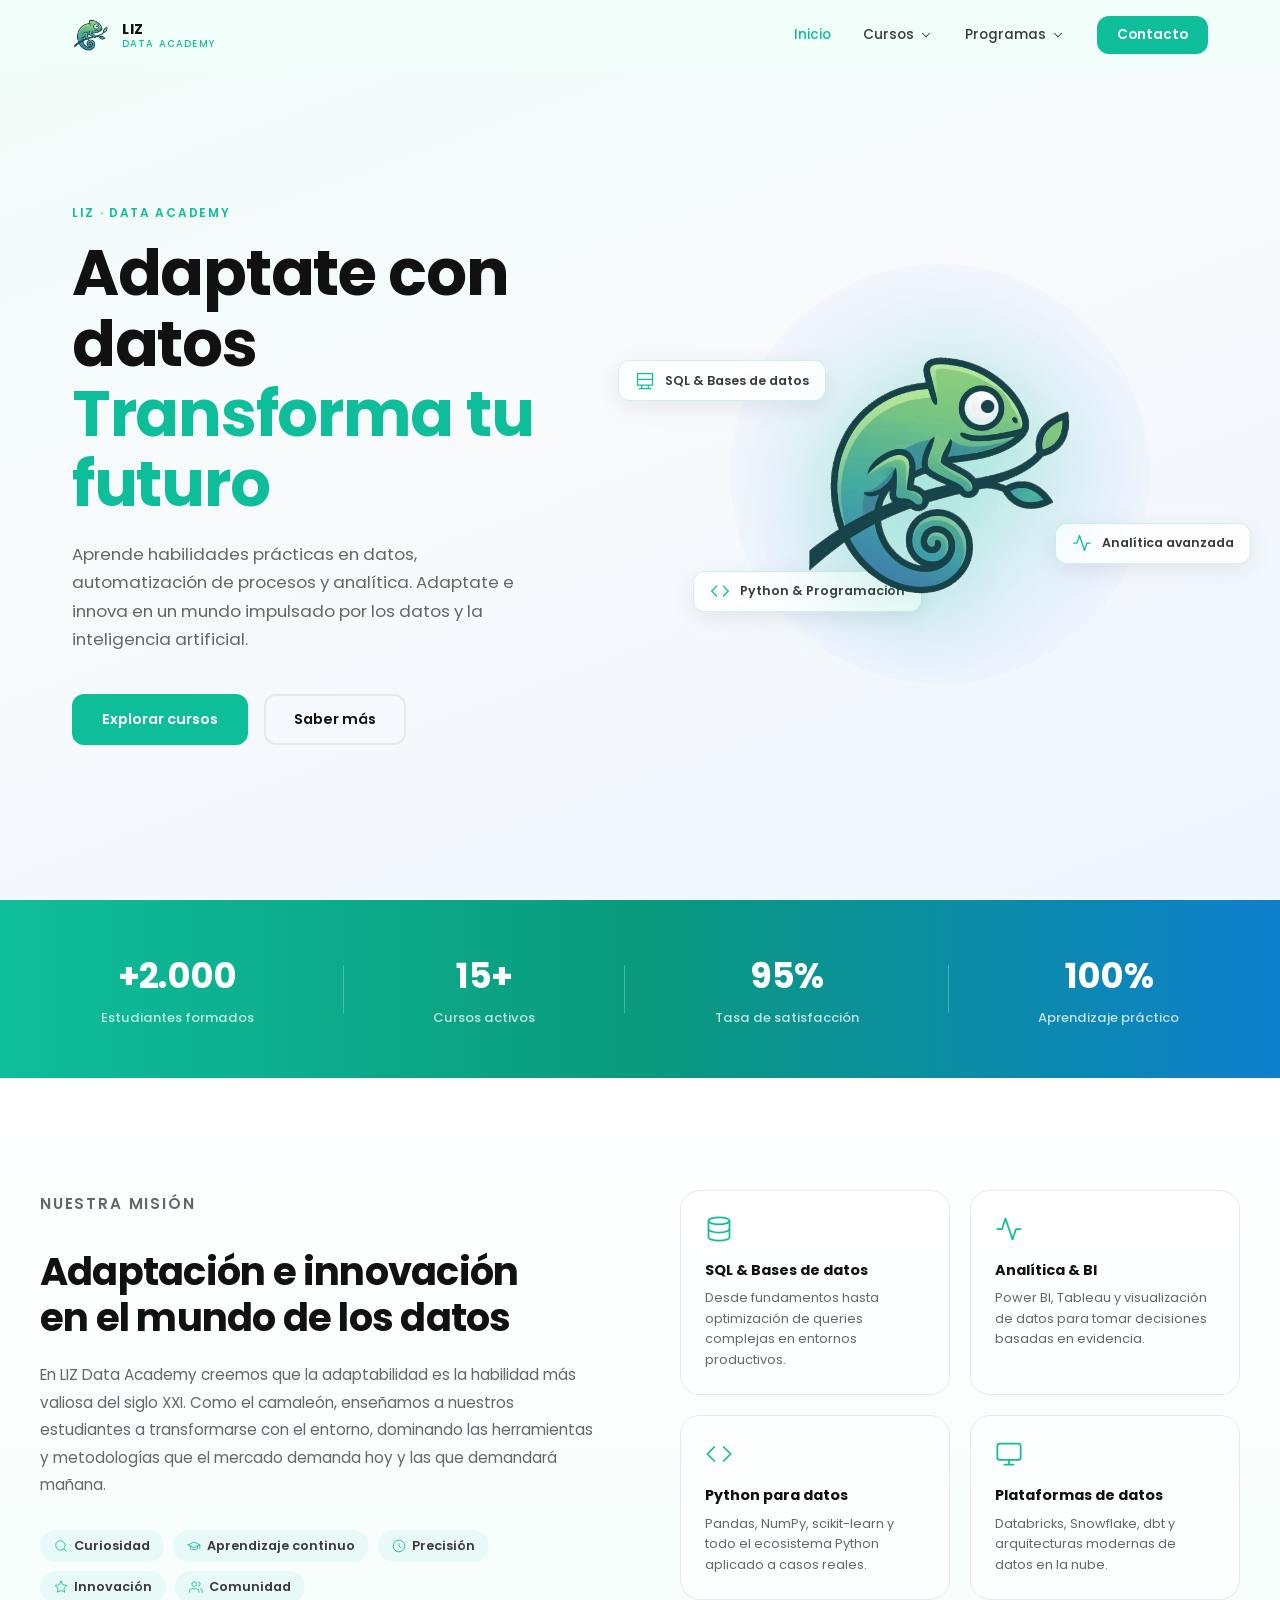
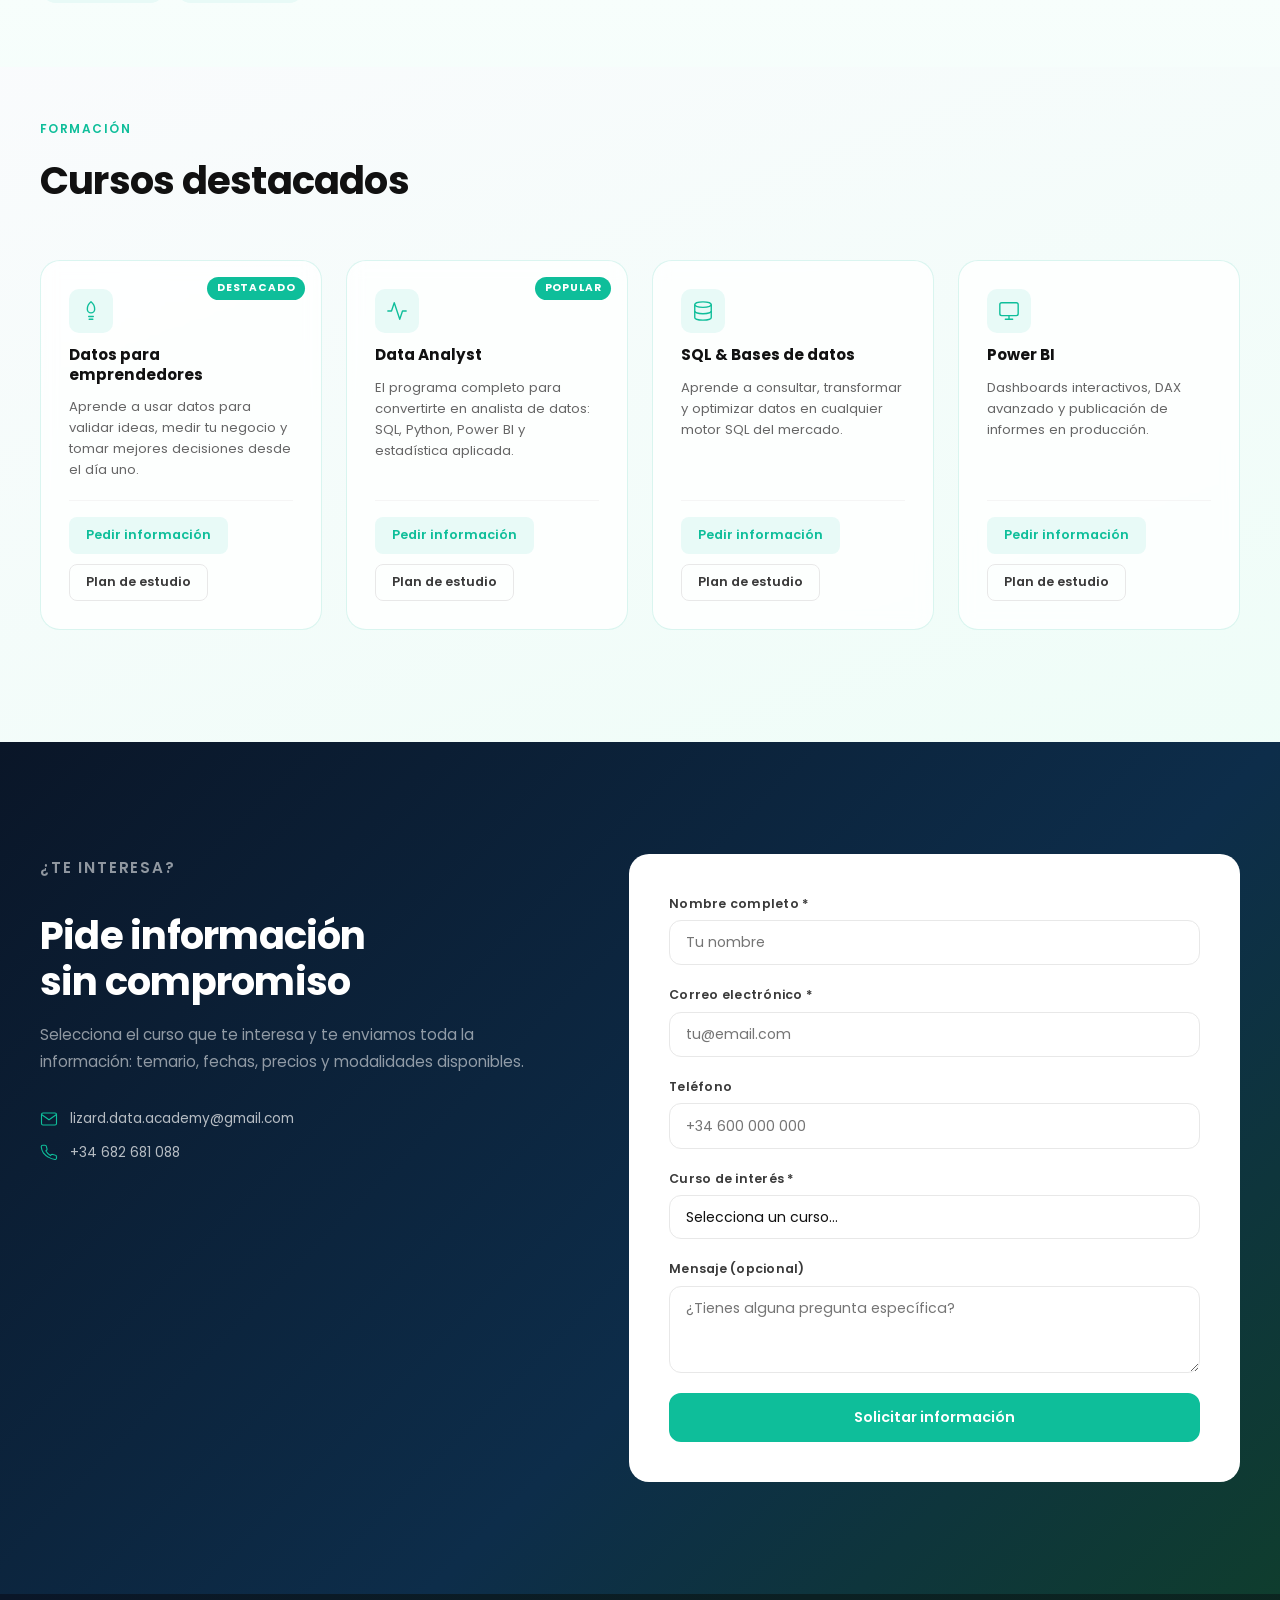
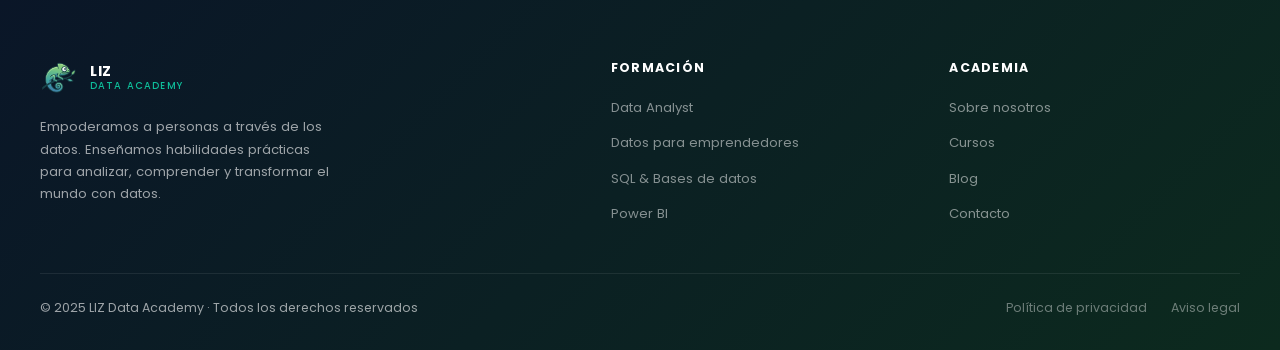
==== index.html @ f86c4e07 "get to previous situation" ====
<!DOCTYPE html>
<html lang="es">
<head>
  <meta charset="UTF-8" />
  <meta name="viewport" content="width=device-width, initial-scale=1.0" />
  <title>LIZ · Data Academy</title>
  <link rel="stylesheet" href="css/style.css" />
  <link rel="preconnect" href="https://fonts.googleapis.com" />
  <link rel="preconnect" href="https://fonts.gstatic.com" crossorigin />
  <link href="https://fonts.googleapis.com/css2?family=Poppins:wght@300;400;500;600;700&display=swap" rel="stylesheet" />
</head>
<body>

  <!-- NAV -->
  <header class="nav" id="navbar">
    <div class="nav__inner">
      <a href="#" class="nav__logo">
        <img class="nav__logo-icon" src="assets/chameleon-logo.png" alt="Chameleon mascot" />
        <span class="nav__brand">LIZ<span>Data Academy</span></span>
      </a>
      <nav class="nav__links">
        <a href="#inicio">Inicio</a>

        <div class="nav__dropdown" data-dropdown>
          <button type="button" class="nav__dropdown-toggle" data-dropdown-toggle>
            Cursos
            <svg viewBox="0 0 24 24" fill="none" class="nav__dropdown-arrow"><polyline points="6 9 12 15 18 9" stroke="currentColor" stroke-width="1.8" stroke-linecap="round" stroke-linejoin="round"/></svg>
          </button>
          <div class="nav__dropdown-menu">
            <a href="#curso-sql">SQL & Bases de datos</a>
            <a href="#curso-powerbi">Power BI</a>
          </div>
        </div>

        <div class="nav__dropdown" data-dropdown>
          <button type="button" class="nav__dropdown-toggle" data-dropdown-toggle>
            Programas
            <svg viewBox="0 0 24 24" fill="none" class="nav__dropdown-arrow"><polyline points="6 9 12 15 18 9" stroke="currentColor" stroke-width="1.8" stroke-linecap="round" stroke-linejoin="round"/></svg>
          </button>
          <div class="nav__dropdown-menu">
            <!-- TODO: sustituye el href="#" por el enlace real de cada programa -->
            <a href="#" target="_blank" rel="noopener">Datos para emprendedores</a>
            <a href="#" target="_blank" rel="noopener">Data Analyst</a>
          </div>
        </div>

        <a href="#contacto" class="nav__cta">Contacto</a>
      </nav>
      <button class="nav__burger" id="burger" aria-label="Menú">
        <span></span><span></span><span></span>
      </button>
    </div>
    <div class="nav__mobile" id="mobileMenu">
      <a href="#inicio">Inicio</a>

      <div class="nav__dropdown nav__dropdown--mobile" data-dropdown>
        <button type="button" class="nav__dropdown-toggle" data-dropdown-toggle>
          Cursos
          <svg viewBox="0 0 24 24" fill="none" class="nav__dropdown-arrow"><polyline points="6 9 12 15 18 9" stroke="currentColor" stroke-width="1.8" stroke-linecap="round" stroke-linejoin="round"/></svg>
        </button>
        <div class="nav__dropdown-menu">
          <a href="#curso-sql">SQL & Bases de datos</a>
          <a href="#curso-powerbi">Power BI</a>
        </div>
      </div>

      <div class="nav__dropdown nav__dropdown--mobile" data-dropdown>
        <button type="button" class="nav__dropdown-toggle" data-dropdown-toggle>
          Programas
          <svg viewBox="0 0 24 24" fill="none" class="nav__dropdown-arrow"><polyline points="6 9 12 15 18 9" stroke="currentColor" stroke-width="1.8" stroke-linecap="round" stroke-linejoin="round"/></svg>
        </button>
        <div class="nav__dropdown-menu">
          <a href="#" target="_blank" rel="noopener">Datos para emprendedores</a>
          <a href="#" target="_blank" rel="noopener">Data Analyst</a>
        </div>
      </div>

      <a href="#contacto">Contacto</a>
    </div>
  </header>

  <!-- HERO -->
  <section class="hero" id="inicio">
    <div class="hero__content">
      <p class="hero__tag">LIZ · Data Academy</p>
      <h1 class="hero__title">Adaptate con datos<br/><span>Transforma tu futuro</span></h1>
      <p class="hero__sub">Aprende habilidades prácticas en datos, automatización de procesos y analítica. Adaptate e innova en un mundo impulsado por los datos y la inteligencia artificial.</p>
      <div class="hero__actions">
        <a href="#contacto" class="btn btn--primary">Explorar cursos</a>
        <a href="#sobre" class="btn btn--ghost">Saber más</a>
      </div>
    </div>
    <div class="hero__visual">
      <div class="hero__blob"></div>
      <div class="hero__card hero__card--1">
        <svg viewBox="0 0 24 24" fill="none"><path d="M3 3h18v14H3zM3 10h18M8 17v4M16 17v4M5 21h14" stroke="#0EBE9A" stroke-width="1.5" stroke-linecap="round"/></svg>
        <span>SQL & Bases de datos</span>
      </div>
      <div class="hero__card hero__card--2">
        <svg viewBox="0 0 24 24" fill="none"><polyline points="22 12 18 12 15 21 9 3 6 12 2 12" stroke="#0EBE9A" stroke-width="1.5" stroke-linecap="round" stroke-linejoin="round"/></svg>
        <span>Analítica avanzada</span>
      </div>
      <div class="hero__card hero__card--3">
        <svg viewBox="0 0 24 24" fill="none"><polyline points="16 18 22 12 16 6" stroke="#0EBE9A" stroke-width="1.5" stroke-linecap="round" stroke-linejoin="round"/><polyline points="8 6 2 12 8 18" stroke="#0EBE9A" stroke-width="1.5" stroke-linecap="round" stroke-linejoin="round"/></svg>
        <span>Python & Programación</span>
      </div>
      <div class="hero__mascot">
        <img src="assets/chameleon-logo.png" alt="Chameleon mascot" />
      </div>
    </div>
  </section>

  <!-- STATS -->
  <section class="stats">
    <div class="stats__inner">
      <div class="stats__item">
        <strong>+2.000</strong>
        <span>Estudiantes formados</span>
      </div>
      <div class="stats__divider"></div>
      <div class="stats__item">
        <strong>15+</strong>
        <span>Cursos activos</span>
      </div>
      <div class="stats__divider"></div>
      <div class="stats__item">
        <strong>95%</strong>
        <span>Tasa de satisfacción</span>
      </div>
      <div class="stats__divider"></div>
      <div class="stats__item">
        <strong>100%</strong>
        <span>Aprendizaje práctico</span>
      </div>
    </div>
  </section>

  <!-- SOBRE -->
  <section class="sobre" id="sobre">
    <div class="sobre__inner">
      <div class="sobre__text">
        <p class="section-tag">Nuestra misión</p>
        <h2>Adaptación e innovación<br/>en el mundo de los datos</h2>
        <p>En LIZ Data Academy creemos que la adaptabilidad es la habilidad más valiosa del siglo XXI. Como el camaleón, enseñamos a nuestros estudiantes a transformarse con el entorno, dominando las herramientas y metodologías que el mercado demanda hoy y las que demandará mañana.</p>
        <ul class="sobre__values">
          <li>
            <svg viewBox="0 0 24 24" fill="none"><circle cx="11" cy="11" r="8" stroke="#0EBE9A" stroke-width="1.5"/><path d="m21 21-4.35-4.35" stroke="#0EBE9A" stroke-width="1.5" stroke-linecap="round"/></svg>
            Curiosidad
          </li>
          <li>
            <svg viewBox="0 0 24 24" fill="none"><path d="M22 10v6M2 10l10-5 10 5-10 5-10-5z" stroke="#0EBE9A" stroke-width="1.5" stroke-linecap="round" stroke-linejoin="round"/><path d="M6 12v5c3.33 1.67 8.67 1.67 12 0v-5" stroke="#0EBE9A" stroke-width="1.5" stroke-linecap="round" stroke-linejoin="round"/></svg>
            Aprendizaje continuo
          </li>
          <li>
            <svg viewBox="0 0 24 24" fill="none"><circle cx="12" cy="12" r="10" stroke="#0EBE9A" stroke-width="1.5"/><path d="M12 8v4l3 3" stroke="#0EBE9A" stroke-width="1.5" stroke-linecap="round"/></svg>
            Precisión
          </li>
          <li>
            <svg viewBox="0 0 24 24" fill="none"><path d="M12 2l3.09 6.26L22 9.27l-5 4.87 1.18 6.88L12 17.77l-6.18 3.25L7 14.14 2 9.27l6.91-1.01L12 2z" stroke="#0EBE9A" stroke-width="1.5" stroke-linecap="round" stroke-linejoin="round"/></svg>
            Innovación
          </li>
          <li>
            <svg viewBox="0 0 24 24" fill="none"><path d="M17 21v-2a4 4 0 0 0-4-4H5a4 4 0 0 0-4 4v2" stroke="#0EBE9A" stroke-width="1.5" stroke-linecap="round" stroke-linejoin="round"/><circle cx="9" cy="7" r="4" stroke="#0EBE9A" stroke-width="1.5"/><path d="M23 21v-2a4 4 0 0 0-3-3.87M16 3.13a4 4 0 0 1 0 7.75" stroke="#0EBE9A" stroke-width="1.5" stroke-linecap="round" stroke-linejoin="round"/></svg>
            Comunidad
          </li>
        </ul>
      </div>
      <div class="sobre__grid">
        <div class="sobre__feature">
          <svg viewBox="0 0 24 24" fill="none"><ellipse cx="12" cy="5" rx="9" ry="3" stroke="#0EBE9A" stroke-width="1.5"/><path d="M21 12c0 1.66-4.03 3-9 3S3 13.66 3 12" stroke="#0EBE9A" stroke-width="1.5"/><path d="M3 5v14c0 1.66 4.03 3 9 3s9-1.34 9-3V5" stroke="#0EBE9A" stroke-width="1.5"/></svg>
          <h3>SQL & Bases de datos</h3>
          <p>Desde fundamentos hasta optimización de queries complejas en entornos productivos.</p>
        </div>
        <div class="sobre__feature">
          <svg viewBox="0 0 24 24" fill="none"><polyline points="22 12 18 12 15 21 9 3 6 12 2 12" stroke="#0EBE9A" stroke-width="1.5" stroke-linecap="round" stroke-linejoin="round"/></svg>
          <h3>Analítica & BI</h3>
          <p>Power BI, Tableau y visualización de datos para tomar decisiones basadas en evidencia.</p>
        </div>
        <div class="sobre__feature">
          <svg viewBox="0 0 24 24" fill="none"><polyline points="16 18 22 12 16 6" stroke="#0EBE9A" stroke-width="1.5" stroke-linecap="round" stroke-linejoin="round"/><polyline points="8 6 2 12 8 18" stroke="#0EBE9A" stroke-width="1.5" stroke-linecap="round" stroke-linejoin="round"/></svg>
          <h3>Python para datos</h3>
          <p>Pandas, NumPy, scikit-learn y todo el ecosistema Python aplicado a casos reales.</p>
        </div>
        <div class="sobre__feature">
          <svg viewBox="0 0 24 24" fill="none"><rect x="2" y="3" width="20" height="14" rx="2" stroke="#0EBE9A" stroke-width="1.5"/><path d="M8 21h8M12 17v4" stroke="#0EBE9A" stroke-width="1.5" stroke-linecap="round"/></svg>
          <h3>Plataformas de datos</h3>
          <p>Databricks, Snowflake, dbt y arquitecturas modernas de datos en la nube.</p>
        </div>
      </div>
    </div>
  </section>

  <!-- CURSOS DESTACADOS -->
  <section class="cursos" id="cursos">
    <div class="cursos__inner">
      <p class="section-tag">Formación</p>
      <h2>Cursos destacados</h2>
      <div class="cursos__grid">

        <div class="curso-card" id="curso-emprendedores">
          <div class="curso-card__badge">Destacado</div>
          <div class="curso-card__icon">
            <svg viewBox="0 0 24 24" fill="none"><path d="M12 2c2.5 2 4 5 4 8a4 4 0 0 1-8 0c0-3 1.5-6 4-8z" stroke="#0EBE9A" stroke-width="1.5" stroke-linecap="round" stroke-linejoin="round"/><path d="M9.5 18h5M10 21h4" stroke="#0EBE9A" stroke-width="1.5" stroke-linecap="round"/></svg>
          </div>
          <h3>Datos para emprendedores</h3>
          <p>Aprende a usar datos para validar ideas, medir tu negocio y tomar mejores decisiones desde el día uno.</p>
          <div class="curso-card__actions">
            <a href="#contacto" class="btn btn--small">Pedir información</a>
            <a href="#" class="btn btn--small-outline" target="_blank" rel="noopener">Plan de estudio</a>
          </div>
        </div>

        <div class="curso-card" id="curso-data-analyst">
          <div class="curso-card__badge">Popular</div>
          <div class="curso-card__icon">
            <svg viewBox="0 0 24 24" fill="none"><polyline points="22 12 18 12 15 21 9 3 6 12 2 12" stroke="#0EBE9A" stroke-width="1.5" stroke-linecap="round" stroke-linejoin="round"/></svg>
          </div>
          <h3>Data Analyst</h3>
          <p>El programa completo para convertirte en analista de datos: SQL, Python, Power BI y estadística aplicada.</p>
          <div class="curso-card__actions">
            <a href="#contacto" class="btn btn--small">Pedir información</a>
            <a href="#" class="btn btn--small-outline" target="_blank" rel="noopener">Plan de estudio</a>
          </div>
        </div>

        <div class="curso-card" id="curso-sql">
          <div class="curso-card__icon">
            <svg viewBox="0 0 24 24" fill="none"><ellipse cx="12" cy="5" rx="9" ry="3" stroke="#0EBE9A" stroke-width="1.5"/><path d="M21 12c0 1.66-4.03 3-9 3S3 13.66 3 12" stroke="#0EBE9A" stroke-width="1.5"/><path d="M3 5v14c0 1.66 4.03 3 9 3s9-1.34 9-3V5" stroke="#0EBE9A" stroke-width="1.5"/></svg>
          </div>
          <h3>SQL & Bases de datos</h3>
          <p>Aprende a consultar, transformar y optimizar datos en cualquier motor SQL del mercado.</p>
          <div class="curso-card__actions">
            <a href="#contacto" class="btn btn--small">Pedir información</a>
            <a href="#" class="btn btn--small-outline" target="_blank" rel="noopener">Plan de estudio</a>
          </div>
        </div>

        <div class="curso-card" id="curso-powerbi">
          <div class="curso-card__icon">
            <svg viewBox="0 0 24 24" fill="none"><rect x="2" y="3" width="20" height="14" rx="2" stroke="#0EBE9A" stroke-width="1.5"/><path d="M8 21h8M12 17v4" stroke="#0EBE9A" stroke-width="1.5" stroke-linecap="round"/></svg>
          </div>
          <h3>Power BI</h3>
          <p>Dashboards interactivos, DAX avanzado y publicación de informes en producción.</p>
          <div class="curso-card__actions">
            <a href="#contacto" class="btn btn--small">Pedir información</a>
            <a href="#" class="btn btn--small-outline" target="_blank" rel="noopener">Plan de estudio</a>
          </div>
        </div>

      </div>
    </div>
  </section>

  <!-- CONTACTO / PEDIR INFO -->
  <section class="contacto" id="contacto">
    <div class="contacto__inner">
      <div class="contacto__text">
        <p class="section-tag section-tag--light">¿Te interesa?</p>
        <h2>Pide información<br/>sin compromiso</h2>
        <p>Selecciona el curso que te interesa y te enviamos toda la información: temario, fechas, precios y modalidades disponibles.</p>
        <div class="contacto__info">
          <div class="contacto__info-item">
            <svg viewBox="0 0 24 24" fill="none"><path d="M4 4h16c1.1 0 2 .9 2 2v12c0 1.1-.9 2-2 2H4c-1.1 0-2-.9-2-2V6c0-1.1.9-2 2-2z" stroke="#0EBE9A" stroke-width="1.5"/><polyline points="22,6 12,13 2,6" stroke="#0EBE9A" stroke-width="1.5"/></svg>
            <span>lizard.data.academy@gmail.com</span>
          </div>
          <div class="contacto__info-item">
            <svg viewBox="0 0 24 24" fill="none"><path d="M22 16.92v3a2 2 0 0 1-2.18 2 19.79 19.79 0 0 1-8.63-3.07A19.5 19.5 0 0 1 4.69 13.6a19.79 19.79 0 0 1-3.07-8.67A2 2 0 0 1 3.6 3h3a2 2 0 0 1 2 1.72c.127.96.361 1.903.7 2.81a2 2 0 0 1-.45 2.11L7.91 10.6a16 16 0 0 0 6 6l.91-.91a2 2 0 0 1 2.11-.45c.907.339 1.85.573 2.81.7A2 2 0 0 1 21.72 18z" stroke="#0EBE9A" stroke-width="1.5"/></svg>
            <span>+34 682 681 088</span>
          </div>
        </div>
      </div>
      <form class="contacto__form" id="infoForm" novalidate>
        <div class="form-group">
          <label for="nombre">Nombre completo *</label>
          <input type="text" id="nombre" name="nombre" placeholder="Tu nombre" required />
        </div>
        <div class="form-group">
          <label for="email">Correo electrónico *</label>
          <input type="email" id="email" name="email" placeholder="tu@email.com" required />
        </div>
        <div class="form-group">
          <label for="telefono">Teléfono</label>
          <input type="tel" id="telefono" name="telefono" placeholder="+34 600 000 000" />
        </div>
        <div class="form-group">
          <label for="curso">Curso de interés *</label>
          <select id="curso" name="curso" required>
            <option value="" disabled selected>Selecciona un curso...</option>
            <optgroup label="Programas">
              <option value="datos-emprendedores">Datos para emprendedores</option>
              <option value="data-analyst">Data Analyst</option>
            </optgroup>
            <optgroup label="Cursos">
              <option value="sql-bases-de-datos">SQL & Bases de datos</option>
              <option value="powerbi">Power BI</option>
            </optgroup>
          </select>
        </div>
        <div class="form-group">
          <label for="mensaje">Mensaje (opcional)</label>
          <textarea id="mensaje" name="mensaje" rows="3" placeholder="¿Tienes alguna pregunta específica?"></textarea>
        </div>
        <button type="submit" class="btn btn--primary btn--full" id="submitBtn">
          Solicitar información
        </button>
        <div class="form__success" id="formSuccess">
          <svg viewBox="0 0 24 24" fill="none"><path d="M22 11.08V12a10 10 0 1 1-5.93-9.14" stroke="#0EBE9A" stroke-width="1.5" stroke-linecap="round" stroke-linejoin="round"/><polyline points="22 4 12 14.01 9 11.01" stroke="#0EBE9A" stroke-width="1.5" stroke-linecap="round" stroke-linejoin="round"/></svg>
          <p>¡Gracias! Nos pondremos en contacto contigo pronto.</p>
        </div>
      </form>
    </div>
  </section>

  <!-- FOOTER -->
  <footer class="footer">
    <div class="footer__inner">
      <div class="footer__brand">
        <a href="#" class="nav__logo">
          <img class="nav__logo-icon" src="assets/chameleon-logo.png" alt="Chameleon mascot" />
          <span class="nav__brand nav__brand--light">LIZ<span>Data Academy</span></span>
        </a>
        <p>Empoderamos a personas a través de los datos. Enseñamos habilidades prácticas para analizar, comprender y transformar el mundo con datos.</p>
      </div>
      <div class="footer__links">
        <div>
          <h4>Formación</h4>
          <ul>
            <li><a href="#curso-data-analyst">Data Analyst</a></li>
            <li><a href="#curso-emprendedores">Datos para emprendedores</a></li>
            <li><a href="#curso-sql">SQL & Bases de datos</a></li>
            <li><a href="#curso-powerbi">Power BI</a></li>
          </ul>
        </div>
        <div>
          <h4>Academia</h4>
          <ul>
            <li><a href="#sobre">Sobre nosotros</a></li>
            <li><a href="#cursos">Cursos</a></li>
            <li><a href="#">Blog</a></li>
            <li><a href="#contacto">Contacto</a></li>
          </ul>
        </div>
      </div>
    </div>
    <div class="footer__bottom">
      <p>© 2025 LIZ Data Academy · Todos los derechos reservados</p>
      <div class="footer__legal">
        <a href="#">Política de privacidad</a>
        <a href="#">Aviso legal</a>
      </div>
    </div>
  </footer>

  <script src="js/main.js"></script>
</body>
</html>
---- css/style.css ----
/* ===========================
   LIZ DATA ACADEMY
   style.css
   =========================== */

/* --- TOKENS --- */
:root {
  --brand:      #0EBE9A;
  --brand-dark: #0A8F75;
  --brand-soft: #E8FAF7;
  --black:      #111111;
  --gray-900:   #1a1a1a;
  --gray-700:   #3a3a3a;
  --gray-500:   #666666;
  --gray-200:   #e8e8e8;
  --gray-100:   #f5f5f5;
  --white:      #ffffff;

  --font:       'Poppins', sans-serif;
  --radius:     12px;
  --radius-lg:  20px;
  --shadow-sm:  0 2px 8px rgba(0,0,0,.06);
  --shadow-md:  0 6px 24px rgba(0,0,0,.08);
  --shadow-lg:  0 16px 48px rgba(0,0,0,.10);
  --transition: .25s cubic-bezier(.4,0,.2,1);
}

/* --- RESET --- */
*, *::before, *::after { box-sizing: border-box; margin: 0; padding: 0; }
html { scroll-behavior: smooth; }
body {
  font-family: var(--font);
  color: var(--black);
  background: linear-gradient(160deg, #f0fdf9 0%, #f8fafc 45%, #eff6ff 100%);
  background-attachment: fixed;
  line-height: 1.6;
  overflow-x: hidden;
}
a { color: inherit; text-decoration: none; }
img, svg { display: block; }
ul { list-style: none; }
button { cursor: pointer; border: none; background: none; font-family: inherit; }
input, select, textarea {
  font-family: inherit;
  font-size: 1rem;
  outline: none;
  border: none;
}

/* --- UTILS --- */
.section-tag {
  display: inline-block;
  font-size: .75rem;
  font-weight: 600;
  letter-spacing: .12em;
  text-transform: uppercase;
  color: var(--brand);
  margin-bottom: .75rem;
}
.section-tag--light { color: var(--brand); }

/* --- BUTTONS --- */
.btn {
  display: inline-flex;
  align-items: center;
  justify-content: center;
  gap: .5rem;
  padding: .75rem 1.75rem;
  border-radius: var(--radius);
  font-size: .9rem;
  font-weight: 600;
  transition: var(--transition);
  cursor: pointer;
  white-space: nowrap;
}
.btn--primary {
  background: var(--brand);
  color: var(--white);
  border: 2px solid var(--brand);
}
.btn--primary:hover {
  background: var(--brand-dark);
  border-color: var(--brand-dark);
  transform: translateY(-1px);
  box-shadow: 0 8px 24px rgba(14,190,154,.3);
}
.btn--ghost {
  background: transparent;
  color: var(--black);
  border: 2px solid var(--gray-200);
}
.btn--ghost:hover {
  border-color: var(--brand);
  color: var(--brand);
}
.btn--small {
  padding: .45rem 1rem;
  font-size: .8rem;
  border-radius: 8px;
  background: var(--brand-soft);
  color: var(--brand);
  border: 1.5px solid transparent;
}
.btn--small:hover {
  background: var(--brand);
  color: var(--white);
}
.btn--small-outline {
  padding: .45rem 1rem;
  font-size: .8rem;
  border-radius: 8px;
  background: transparent;
  color: var(--gray-700);
  border: 1.5px solid var(--gray-200);
}
.btn--small-outline:hover {
  border-color: var(--brand);
  color: var(--brand);
}
.btn--full { width: 100%; }

/* ===========================
   NAV
   =========================== */
.nav {
  position: fixed;
  top: 0; left: 0; right: 0;
  z-index: 100;
  background: rgba(240,253,249,.92);
  backdrop-filter: blur(12px);
  border-bottom: 1px solid transparent;
  transition: border-color var(--transition), box-shadow var(--transition);
}
.nav.scrolled {
  border-color: var(--gray-200);
  box-shadow: var(--shadow-sm);
}
.nav__inner {
  max-width: 1200px;
  margin: 0 auto;
  padding: 1rem 2rem;
  display: flex;
  align-items: center;
  justify-content: space-between;
  gap: 2rem;
}
.nav__logo {
  display: flex;
  align-items: center;
  gap: .75rem;
}
.nav__logo-icon { width: 38px; height: 38px; flex-shrink: 0; object-fit: contain; }

.nav__brand {
  font-size: .9rem;
  font-weight: 700;
  letter-spacing: .04em;
  line-height: 1.2;
  color: var(--black);
}
.nav__brand span {
  display: block;
  font-size: .6rem;
  font-weight: 500;
  letter-spacing: .12em;
  text-transform: uppercase;
  color: var(--brand);
}
.nav__brand--light { color: var(--white); }
.nav__brand--light span { color: var(--brand); }

.nav__links {
  display: flex;
  align-items: center;
  gap: 2rem;
}
.nav__links a {
  font-size: .85rem;
  font-weight: 500;
  color: var(--gray-700);
  transition: color var(--transition);
}
.nav__links a:hover { color: var(--brand); }
.nav__cta {
  background: var(--brand) !important;
  color: var(--white) !important;
  padding: .5rem 1.25rem;
  border-radius: var(--radius);
  font-weight: 600 !important;
}
.nav__cta:hover { background: var(--brand-dark) !important; }

/* --- Dropdowns: Cursos / Programas --- */
.nav__dropdown {
  position: relative;
}
.nav__dropdown-toggle {
  display: flex;
  align-items: center;
  gap: .3rem;
  font-size: .85rem;
  font-weight: 500;
  color: var(--gray-700);
  padding: 0;
  transition: color var(--transition);
}
.nav__dropdown-toggle:hover { color: var(--brand); }
.nav__dropdown-arrow {
  width: 14px;
  height: 14px;
  transition: transform var(--transition);
}
.nav__dropdown.open .nav__dropdown-arrow { transform: rotate(180deg); }

.nav__dropdown-menu {
  display: none;
  position: absolute;
  top: calc(100% + .9rem);
  left: 50%;
  transform: translateX(-50%);
  width: max-content;
  min-width: 220px;
  background: var(--white);
  border: 1px solid var(--gray-200);
  border-radius: var(--radius);
  box-shadow: var(--shadow-md);
  padding: .5rem;
  flex-direction: column;
  gap: .35rem;
  z-index: 50;
}
.nav__dropdown.open .nav__dropdown-menu { display: flex; }
.nav__dropdown-menu a {
  padding: .6rem .9rem;
  border-radius: 8px;
  font-size: .85rem;
  font-weight: 500;
  color: var(--gray-700);
  white-space: nowrap;
  border: 1.5px solid var(--gray-200);
  transition: var(--transition);
}
.nav__dropdown-menu a:hover {
  background: var(--brand-soft);
  color: var(--brand-dark);
  border-color: var(--brand);
}

.nav__burger {
  display: none;
  flex-direction: column;
  gap: 5px;
  padding: 4px;
}
.nav__burger span {
  display: block;
  width: 22px;
  height: 2px;
  background: var(--black);
  border-radius: 2px;
  transition: var(--transition);
}
.nav__mobile {
  display: none;
  flex-direction: column;
  padding: 1rem 2rem 1.5rem;
  gap: .25rem;
  border-top: 1px solid var(--gray-200);
}
.nav__mobile a {
  padding: .6rem 0;
  font-size: .9rem;
  font-weight: 500;
  color: var(--gray-700);
  border-bottom: 1px solid var(--gray-100);
}
.nav__mobile.open { display: flex; }

/* Mobile dropdown: no absolute positioning, expands inline */
.nav__dropdown--mobile .nav__dropdown-toggle {
  width: 100%;
  justify-content: space-between;
  padding: .6rem 0;
  border-bottom: 1px solid var(--gray-100);
}
.nav__dropdown--mobile .nav__dropdown-menu {
  position: static;
  transform: none;
  box-shadow: none;
  border: none;
  width: 100%;
  min-width: 0;
  padding: 0 0 0 1rem;
  margin-top: .25rem;
}
.nav__dropdown--mobile .nav__dropdown-menu a {
  white-space: normal;
}

/* ===========================
   HERO
   =========================== */
.hero {
  min-height: 100vh;
  padding: 8rem 2rem 5rem;
  max-width: 1200px;
  margin: 0 auto;
  display: grid;
  grid-template-columns: 1fr 1fr;
  gap: 4rem;
  align-items: center;
}
.hero__tag {
  font-size: .75rem;
  font-weight: 600;
  letter-spacing: .14em;
  text-transform: uppercase;
  color: var(--brand);
  margin-bottom: 1rem;
}
.hero__title {
  font-size: clamp(2.5rem, 5vw, 4rem);
  font-weight: 700;
  line-height: 1.1;
  letter-spacing: -.02em;
  margin-bottom: 1.25rem;
  color: var(--black);
}
.hero__title span { color: var(--brand); }
.hero__sub {
  font-size: 1.05rem;
  color: var(--gray-500);
  max-width: 480px;
  line-height: 1.7;
  margin-bottom: 2.5rem;
}
.hero__actions { display: flex; gap: 1rem; flex-wrap: wrap; }

/* Hero visual */
.hero__visual {
  position: relative;
  display: flex;
  align-items: center;
  justify-content: center;
}
.hero__blob {
  position: absolute;
  width: 420px;
  height: 420px;
  border-radius: 50%;
  background: radial-gradient(circle, rgba(14,190,154,.15) 0%, rgba(56,132,255,.06) 60%, transparent 80%);
  pointer-events: none;
}
.hero__mascot {
  width: 300px;
  height: 300px;
  animation: float 4s ease-in-out infinite;
  position: relative;
  z-index: 1;
}
.hero__mascot img {
  width: 100%;
  height: 100%;
  object-fit: contain;
  filter: drop-shadow(0 16px 40px rgba(14,190,154,.25));
}
@keyframes float {
  0%, 100% { transform: translateY(0); }
  50% { transform: translateY(-12px); }
}

/* Floating cards */
.hero__card {
  position: absolute;
  display: flex;
  align-items: center;
  gap: .6rem;
  background: rgba(255,255,255,.85);
  backdrop-filter: blur(8px);
  border: 1.5px solid rgba(14,190,154,.2);
  border-radius: var(--radius);
  padding: .6rem 1rem;
  font-size: .78rem;
  font-weight: 600;
  color: var(--gray-700);
  box-shadow: var(--shadow-md);
  white-space: nowrap;
  animation: float 4s ease-in-out infinite;
}
.hero__card svg { width: 20px; height: 20px; flex-shrink: 0; }
.hero__card--1 { top: 12%; left: -10%; animation-delay: .5s; }
.hero__card--2 { bottom: 20%; right: -8%; animation-delay: 1s; }
.hero__card--3 { bottom: 4%; left: 4%; animation-delay: 1.5s; }

/* ===========================
   STATS
   =========================== */
.stats {
  background: linear-gradient(90deg, #0EBE9A 0%, #0a9a7d 50%, #0d7fcc 100%);
  border-top: none;
  border-bottom: none;
}
.stats__inner {
  max-width: 1200px;
  margin: 0 auto;
  padding: 3rem 2rem;
  display: flex;
  align-items: center;
  justify-content: space-around;
  gap: 2rem;
  flex-wrap: wrap;
}
.stats__item { text-align: center; }
.stats__item strong {
  display: block;
  font-size: 2.2rem;
  font-weight: 700;
  color: var(--white);
  letter-spacing: -.02em;
}
.stats__item span {
  font-size: .82rem;
  color: rgba(255,255,255,.75);
  font-weight: 500;
}
.stats__divider {
  width: 1px;
  height: 48px;
  background: rgba(255,255,255,.25);
}

/* ===========================
   SOBRE
   =========================== */
.sobre {
  padding: 7rem 2rem 4rem;
  background: linear-gradient(180deg, rgba(248,250,252,0) 0%, rgba(240,253,249,.6) 100%);
}
.sobre__inner {
  max-width: 1200px;
  margin: 0 auto;
  display: grid;
  grid-template-columns: 1fr 1fr;
  gap: 5rem;
  align-items: start;
}
.sobre__text h2 {
  font-size: clamp(1.8rem, 3vw, 2.5rem);
  font-weight: 700;
  line-height: 1.2;
  letter-spacing: -.02em;
  margin-bottom: 1.25rem;
}
.sobre__text p {
  font-size: .95rem;
  color: var(--gray-500);
  line-height: 1.8;
  margin-bottom: 2rem;
}
.sobre__values {
  display: flex;
  flex-wrap: wrap;
  gap: .6rem;
}
.sobre__values li {
  display: flex;
  align-items: center;
  gap: .4rem;
  font-size: .8rem;
  font-weight: 600;
  color: var(--gray-700);
  background: var(--brand-soft);
  border-radius: 100px;
  padding: .35rem .85rem;
}
.sobre__values li svg { width: 14px; height: 14px; }

.sobre__grid {
  display: grid;
  grid-template-columns: 1fr 1fr;
  gap: 1.25rem;
}
.sobre__feature {
  padding: 1.5rem;
  background: rgba(255,255,255,.7);
  backdrop-filter: blur(6px);
  border: 1.5px solid var(--gray-200);
  border-radius: var(--radius-lg);
  transition: var(--transition);
}
.sobre__feature:hover {
  border-color: var(--brand);
  box-shadow: var(--shadow-md);
  transform: translateY(-2px);
  background: rgba(255,255,255,.95);
}
.sobre__feature svg {
  width: 28px;
  height: 28px;
  margin-bottom: 1rem;
}
.sobre__feature h3 {
  font-size: .9rem;
  font-weight: 700;
  margin-bottom: .4rem;
}
.sobre__feature p {
  font-size: .8rem;
  color: var(--gray-500);
  line-height: 1.6;
}

/* ===========================
   CURSOS
   =========================== */
.cursos {
  padding: 3rem 2rem 7rem;
  border-top: none;
  background: linear-gradient(160deg, rgba(248,250,252,.8) 0%, rgba(237,253,247,.9) 100%);
  scroll-margin-top: 90px;
}
.cursos__inner {
  max-width: 1200px;
  margin: 0 auto;
}
.cursos__inner h2 {
  font-size: clamp(1.8rem, 3vw, 2.5rem);
  font-weight: 700;
  letter-spacing: -.02em;
  margin-bottom: 3rem;
}
.cursos__grid {
  display: grid;
  grid-template-columns: repeat(auto-fit, minmax(260px, 1fr));
  gap: 1.5rem;
}
.curso-card {
  position: relative;
  background: rgba(255,255,255,.8);
  backdrop-filter: blur(8px);
  border: 1.5px solid rgba(14,190,154,.15);
  border-radius: var(--radius-lg);
  padding: 1.75rem;
  transition: var(--transition);
  display: flex;
  flex-direction: column;
  gap: .75rem;
  scroll-margin-top: 90px;
}
.curso-card:hover {
  border-color: var(--brand);
  box-shadow: var(--shadow-lg);
  transform: translateY(-4px);
  background: rgba(255,255,255,.97);
}
.curso-card__badge {
  position: absolute;
  top: 1rem;
  right: 1rem;
  font-size: .65rem;
  font-weight: 700;
  text-transform: uppercase;
  letter-spacing: .08em;
  background: var(--brand);
  color: var(--white);
  padding: .2rem .6rem;
  border-radius: 100px;
}
.curso-card__badge--new { background: var(--black); }
.curso-card__icon {
  width: 44px;
  height: 44px;
  background: var(--brand-soft);
  border-radius: 10px;
  display: flex;
  align-items: center;
  justify-content: center;
}
.curso-card__icon svg { width: 22px; height: 22px; }
.curso-card h3 {
  font-size: .95rem;
  font-weight: 700;
  line-height: 1.3;
}
.curso-card p {
  font-size: .82rem;
  color: var(--gray-500);
  line-height: 1.6;
  flex: 1;
}
.curso-card__actions {
  display: flex;
  align-items: center;
  gap: .6rem;
  margin-top: .5rem;
  padding-top: 1rem;
  border-top: 1px solid var(--gray-100);
  flex-wrap: wrap;
}

/* ===========================
   CONTACTO
   =========================== */
.contacto {
  padding: 7rem 2rem;
  background: linear-gradient(135deg, #0a1628 0%, #0d2d4a 60%, #0f3d2e 100%);
  color: var(--white);
}
.contacto__inner {
  max-width: 1200px;
  margin: 0 auto;
  display: grid;
  grid-template-columns: 1fr 1.2fr;
  gap: 5rem;
  align-items: start;
}
.contacto__text h2 {
  font-size: clamp(1.8rem, 3vw, 2.5rem);
  font-weight: 700;
  line-height: 1.2;
  letter-spacing: -.02em;
  margin-bottom: 1rem;
  color: var(--white);
}
.contacto__text p {
  font-size: .95rem;
  color: rgba(255,255,255,.55);
  line-height: 1.8;
  margin-bottom: 2rem;
}
.contacto__info { display: flex; flex-direction: column; gap: .75rem; }
.contacto__info-item {
  display: flex;
  align-items: center;
  gap: .75rem;
  font-size: .85rem;
  color: rgba(255,255,255,.7);
}
.contacto__info-item svg { width: 18px; height: 18px; flex-shrink: 0; }

/* Form */
.contacto__form {
  background: var(--white);
  border-radius: var(--radius-lg);
  padding: 2.5rem;
  display: flex;
  flex-direction: column;
  gap: 1.25rem;
}
.form-group {
  display: flex;
  flex-direction: column;
  gap: .4rem;
}
.form-group label {
  font-size: .78rem;
  font-weight: 600;
  color: var(--gray-700);
  letter-spacing: .02em;
}
.form-group input,
.form-group select,
.form-group textarea {
  padding: .7rem 1rem;
  border: 1.5px solid var(--gray-200);
  border-radius: var(--radius);
  color: var(--black);
  background: var(--white);
  transition: border-color var(--transition);
  font-size: .88rem;
  width: 100%;
}
.form-group input:focus,
.form-group select:focus,
.form-group textarea:focus {
  border-color: var(--brand);
  box-shadow: 0 0 0 3px rgba(14,190,154,.12);
}
.form-group input.error,
.form-group select.error,
.form-group textarea.error {
  border-color: #e53e3e;
}
.form-group textarea { resize: vertical; min-height: 80px; }
select { appearance: none; cursor: pointer; }
.form__success {
  display: none;
  flex-direction: column;
  align-items: center;
  gap: .75rem;
  padding: 1.5rem;
  background: var(--brand-soft);
  border-radius: var(--radius);
  text-align: center;
  color: var(--brand-dark);
  font-weight: 600;
  font-size: .9rem;
}
.form__success svg { width: 36px; height: 36px; }
.form__success.visible { display: flex; }

/* ===========================
   FOOTER
   =========================== */
.footer {
  background: linear-gradient(135deg, #0a1628 0%, #0c2a1e 100%);
  color: rgba(255,255,255,.6);
  padding: 4rem 2rem 2rem;
}
.footer__inner {
  max-width: 1200px;
  margin: 0 auto;
  display: grid;
  grid-template-columns: 1.8fr 1fr 1fr;
  gap: 3rem;
  padding-bottom: 3rem;
  border-bottom: 1px solid rgba(255,255,255,.08);
}
.footer__brand p {
  font-size: .82rem;
  line-height: 1.7;
  margin-top: 1.25rem;
  max-width: 300px;
}
.footer__links {
  display: contents;
}
.footer__links > div h4 {
  font-size: .78rem;
  font-weight: 700;
  letter-spacing: .1em;
  text-transform: uppercase;
  color: var(--white);
  margin-bottom: 1rem;
}
.footer__links > div ul {
  display: flex;
  flex-direction: column;
  gap: .6rem;
}
.footer__links > div ul li a {
  font-size: .82rem;
  color: rgba(255,255,255,.5);
  transition: color var(--transition);
}
.footer__links > div ul li a:hover { color: var(--brand); }
.footer__bottom {
  max-width: 1200px;
  margin: 0 auto;
  padding-top: 1.5rem;
  display: flex;
  align-items: center;
  justify-content: space-between;
  gap: 1rem;
  flex-wrap: wrap;
}
.footer__bottom p { font-size: .78rem; }
.footer__legal { display: flex; gap: 1.5rem; }
.footer__legal a {
  font-size: .78rem;
  color: rgba(255,255,255,.4);
  transition: color var(--transition);
}
.footer__legal a:hover { color: var(--brand); }

/* ===========================
   ANIMATIONS
   =========================== */
.fade-in {
  opacity: 0;
  transform: translateY(20px);
  transition: opacity .6s ease, transform .6s ease;
}
.fade-in.visible {
  opacity: 1;
  transform: translateY(0);
}

/* ===========================
   RESPONSIVE
   =========================== */
@media (max-width: 1024px) {
  .hero { grid-template-columns: 1fr; padding-top: 7rem; text-align: center; }
  .hero__content { order: 1; }
  .hero__visual { order: 0; min-height: 320px; }
  .hero__actions { justify-content: center; }
  .hero__sub { margin: 0 auto 2.5rem; }
  .sobre__inner { grid-template-columns: 1fr; gap: 3rem; }
  .contacto__inner { grid-template-columns: 1fr; gap: 3rem; }
  .footer__inner { grid-template-columns: 1fr 1fr; }
  .footer__brand { grid-column: 1 / -1; }
}

@media (max-width: 768px) {
  .nav__links { display: none; }
  .nav__burger { display: flex; }
  .hero { padding: 6rem 1.5rem 4rem; gap: 2rem; }
  .hero__card--1, .hero__card--2, .hero__card--3 { display: none; }
  .hero__mascot { width: 180px; height: 180px; }
  .stats__divider { display: none; }
  .stats__inner { gap: 1.5rem; justify-content: center; }
  .sobre { padding: 5rem 1.5rem 3rem; }
  .sobre__grid { grid-template-columns: 1fr; }
  .cursos { padding: 2rem 1.5rem 5rem; }
  .contacto { padding: 5rem 1.5rem; }
  .contacto__form { padding: 1.75rem; }
  .footer { padding: 3rem 1.5rem 1.5rem; }
  .footer__inner { grid-template-columns: 1fr; gap: 2rem; }
  .footer__bottom { flex-direction: column; text-align: center; }
}

@media (max-width: 480px) {
  .hero__title { font-size: 2rem; }
  .btn { padding: .65rem 1.25rem; font-size: .85rem; }
  .cursos__grid { grid-template-columns: 1fr; }
}
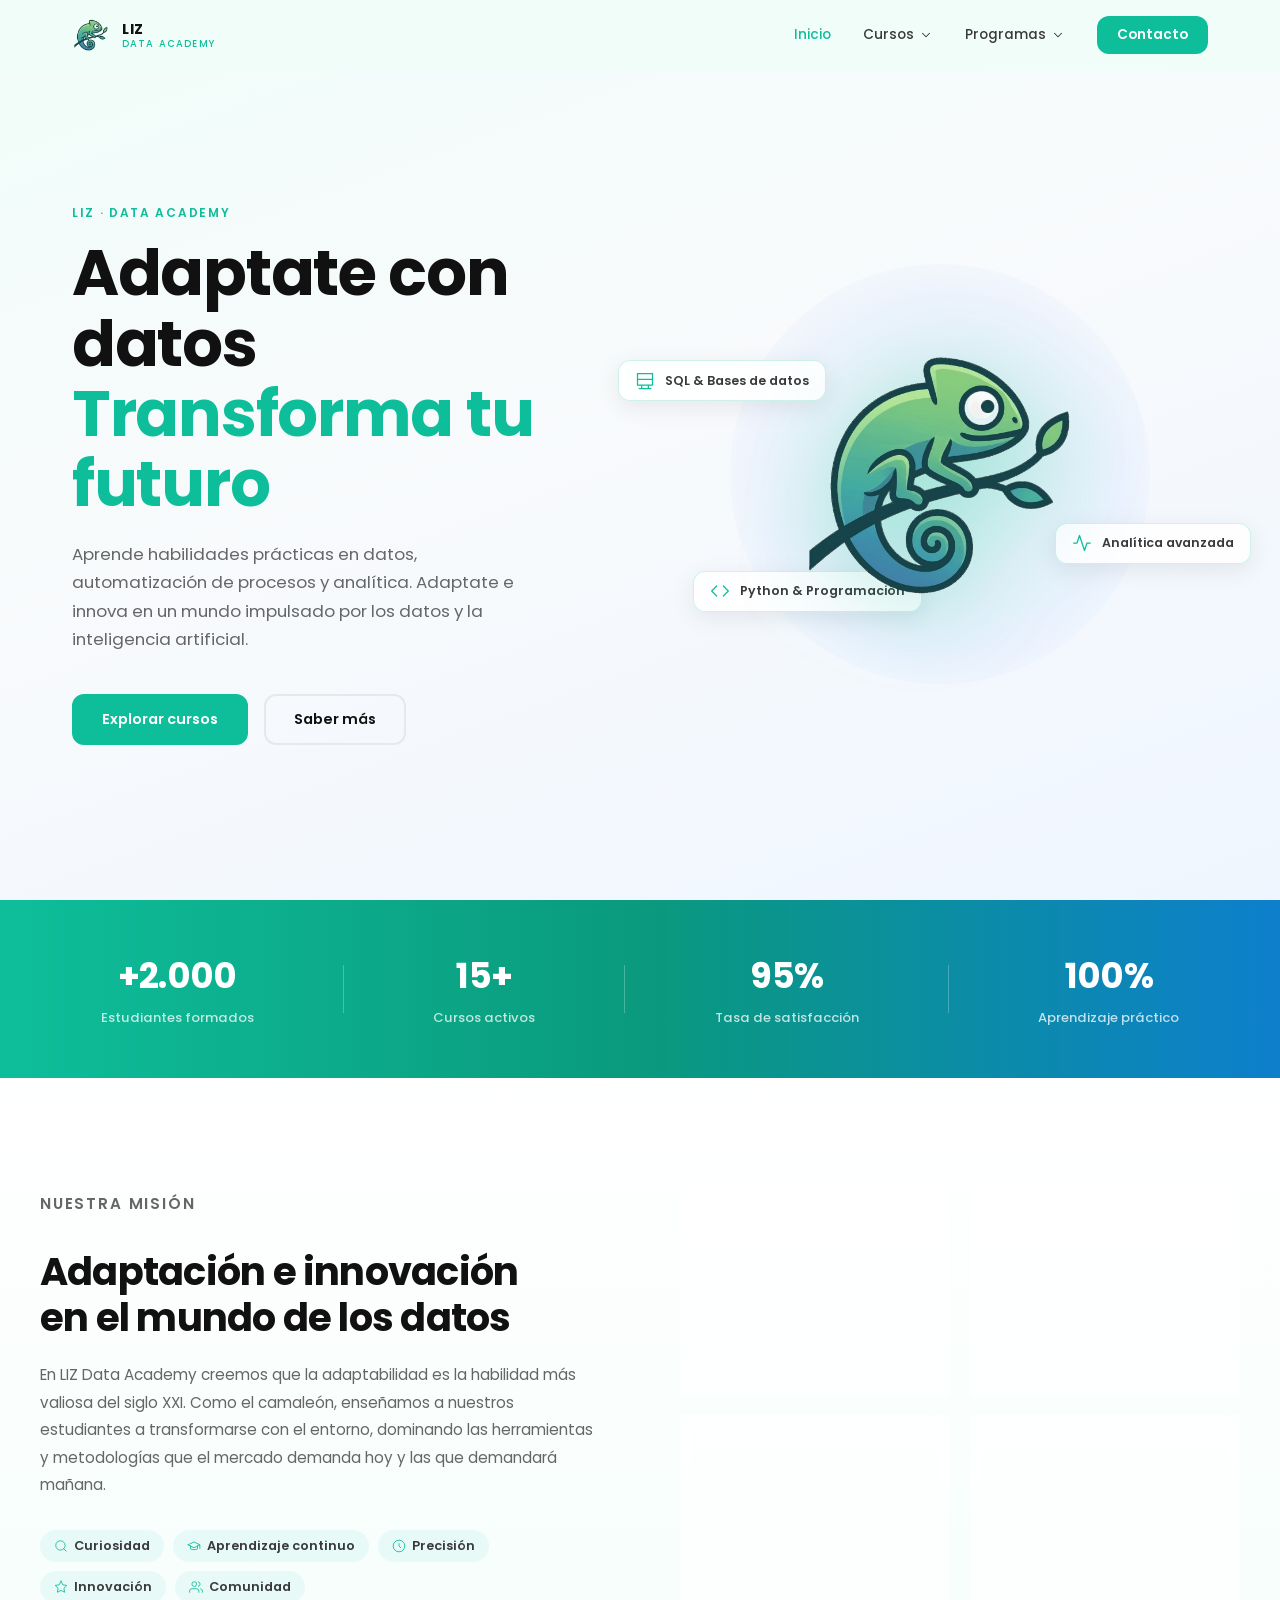
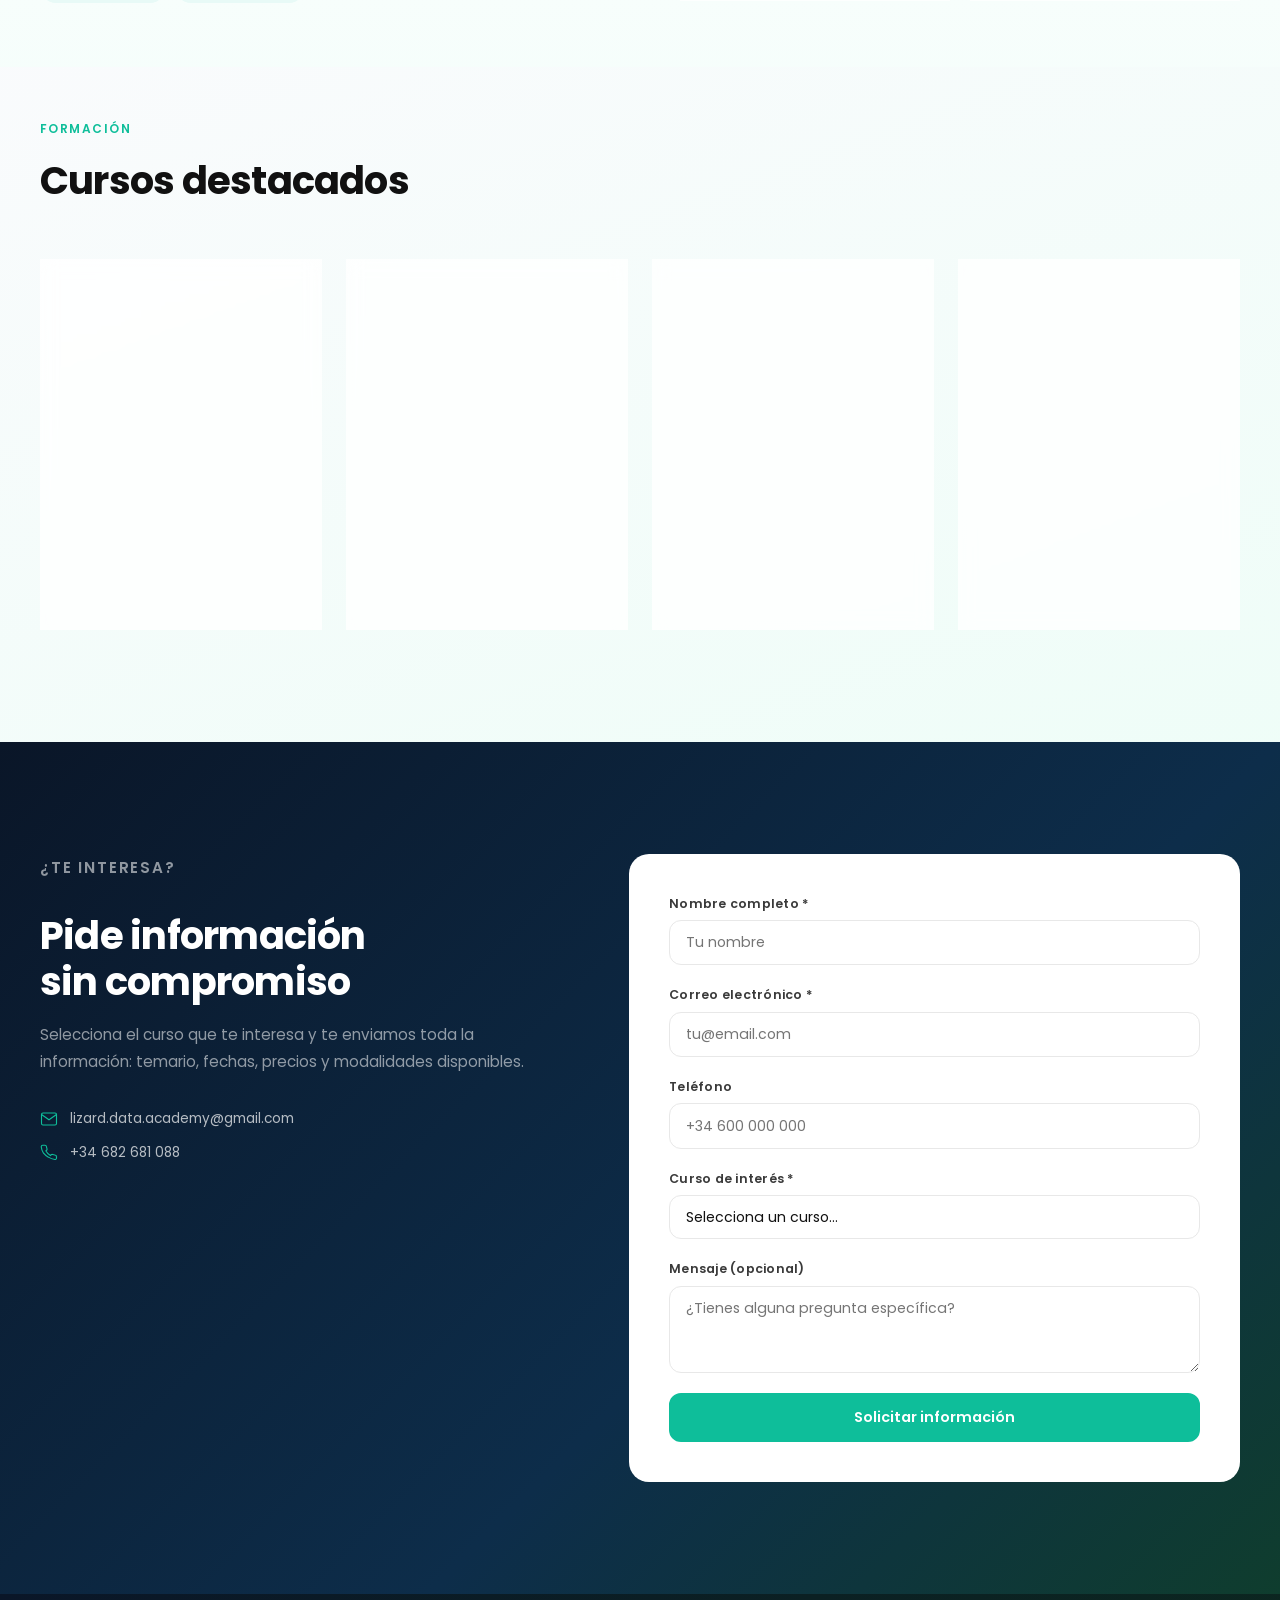
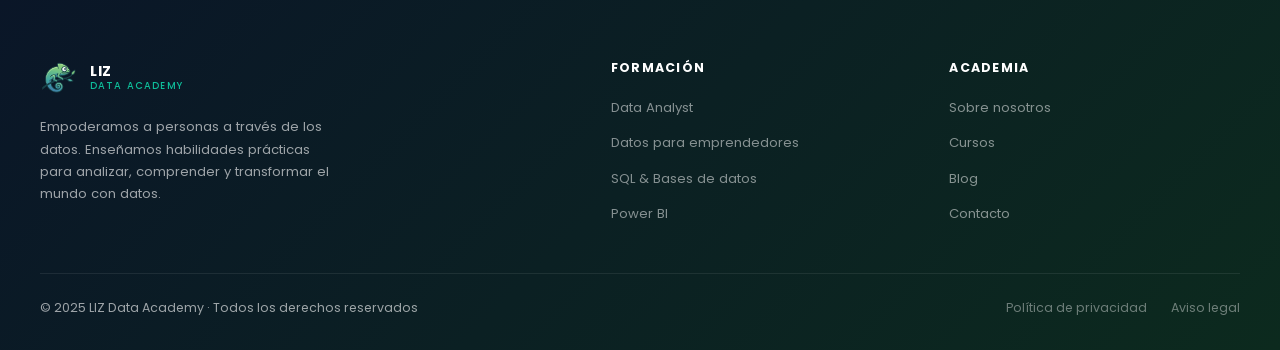
==== commit eb0230c4: "pushing link to other webpage" ====
--- a/index.html
+++ b/index.html
@@ -206,7 +206,7 @@
           <p>Aprende a usar datos para validar ideas, medir tu negocio y tomar mejores decisiones desde el día uno.</p>
           <div class="curso-card__actions">
             <a href="#contacto" class="btn btn--small">Pedir información</a>
-            <a href="#" class="btn btn--small-outline" target="_blank" rel="noopener">Plan de estudio</a>
+            <a href="https://lizard-data-academy.github.io/LizardDataAcademy-Courses/sql/" class="btn btn--small-outline" target="_blank" rel="noopener">Plan de estudio</a>
           </div>
         </div>
 
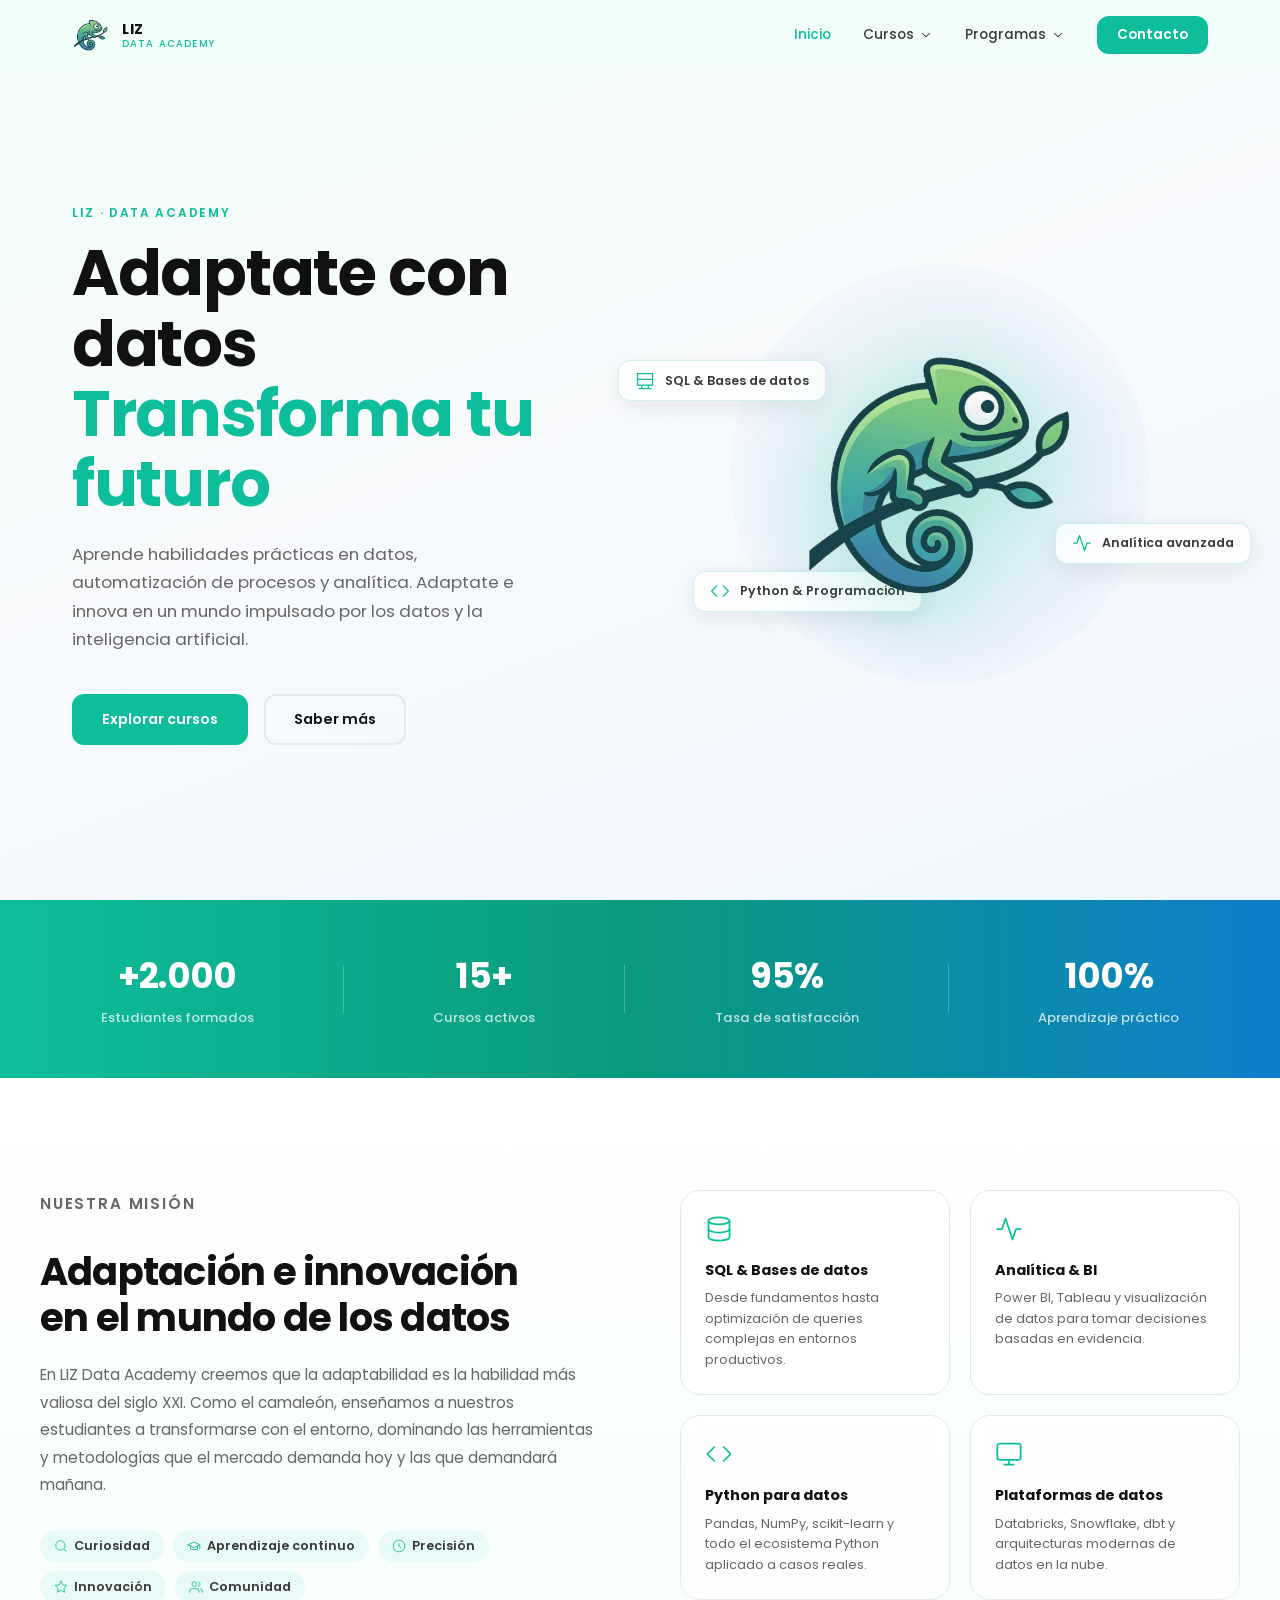
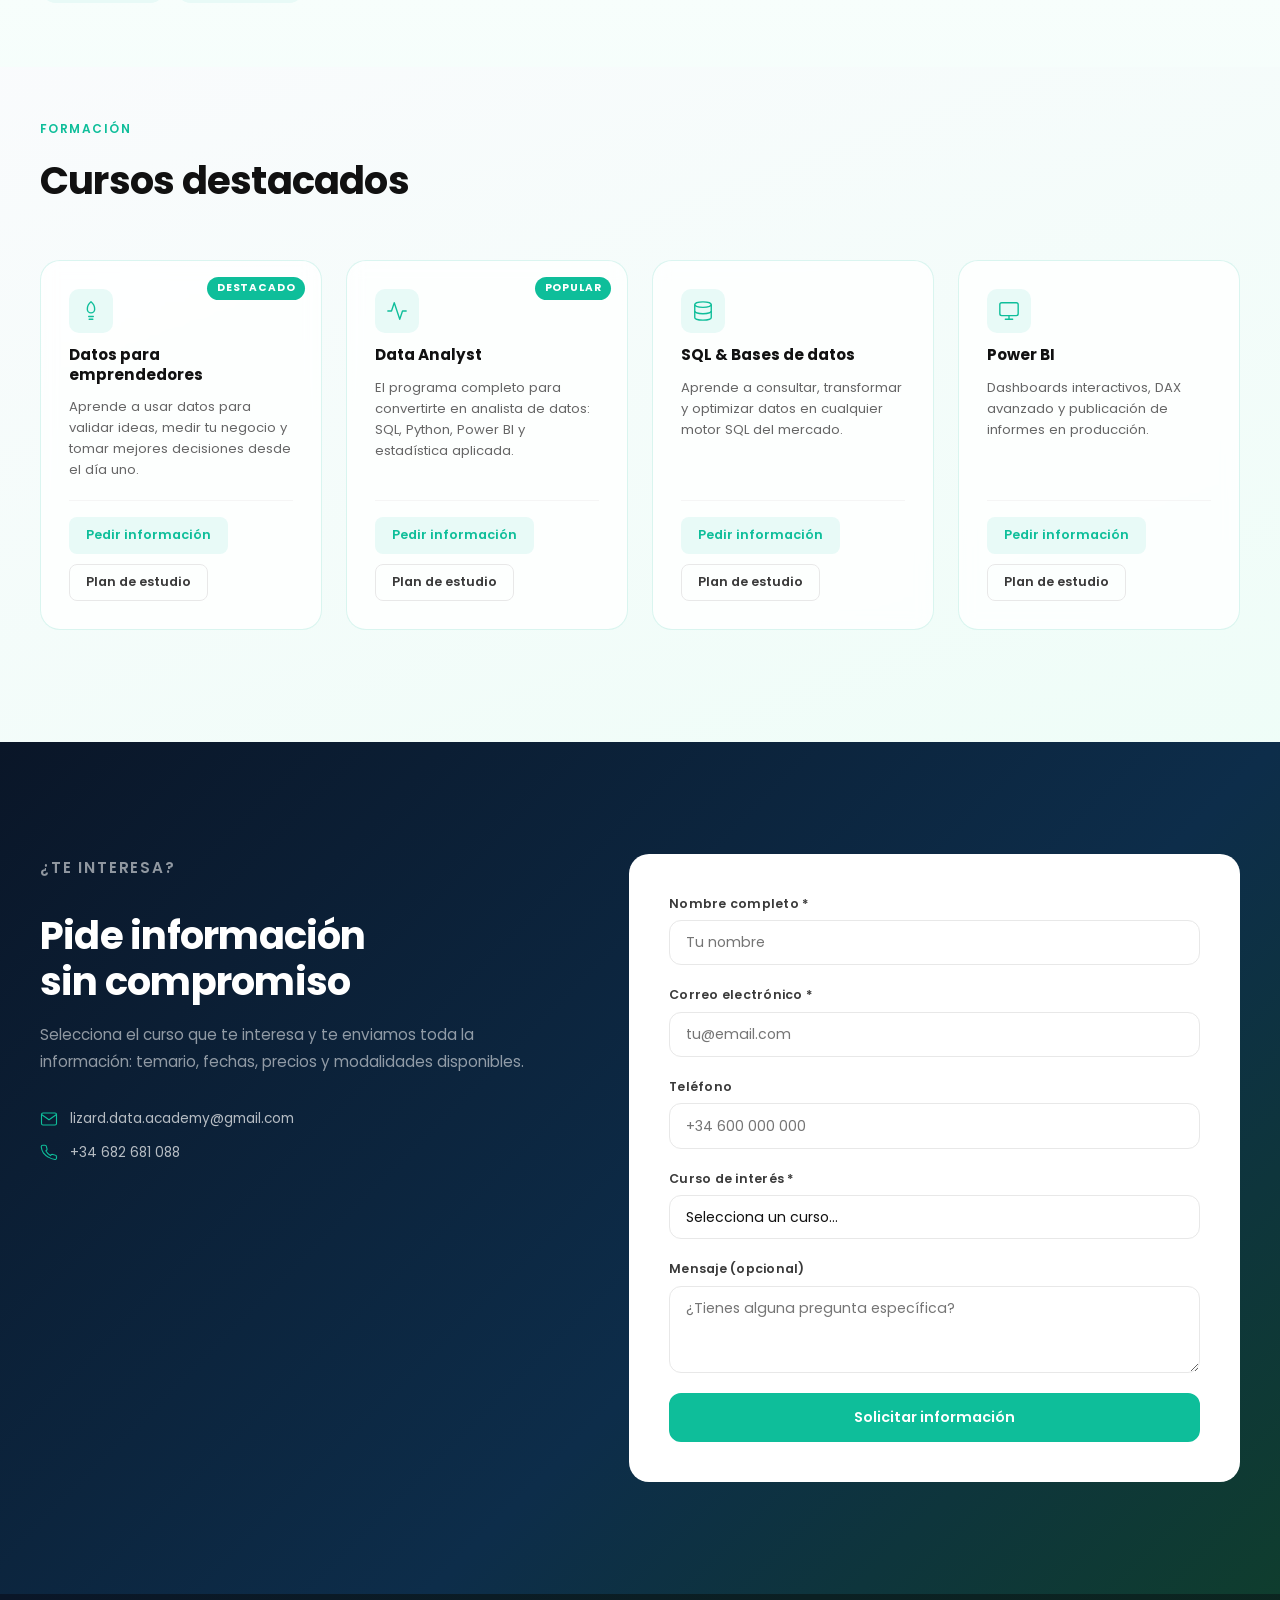
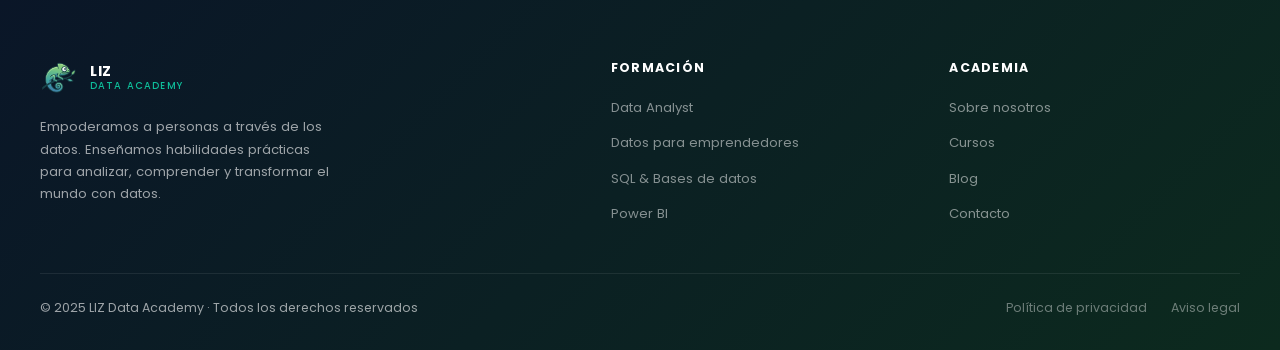
==== commit 38d6a583: "come back to previous situtation" ====
--- a/index.html
+++ b/index.html
@@ -206,7 +206,7 @@
           <p>Aprende a usar datos para validar ideas, medir tu negocio y tomar mejores decisiones desde el día uno.</p>
           <div class="curso-card__actions">
             <a href="#contacto" class="btn btn--small">Pedir información</a>
-            <a href="https://lizard-data-academy.github.io/LizardDataAcademy-Courses/sql/" class="btn btn--small-outline" target="_blank" rel="noopener">Plan de estudio</a>
+            <a href="#" class="btn btn--small-outline" target="_blank" rel="noopener">Plan de estudio</a>
           </div>
         </div>
 
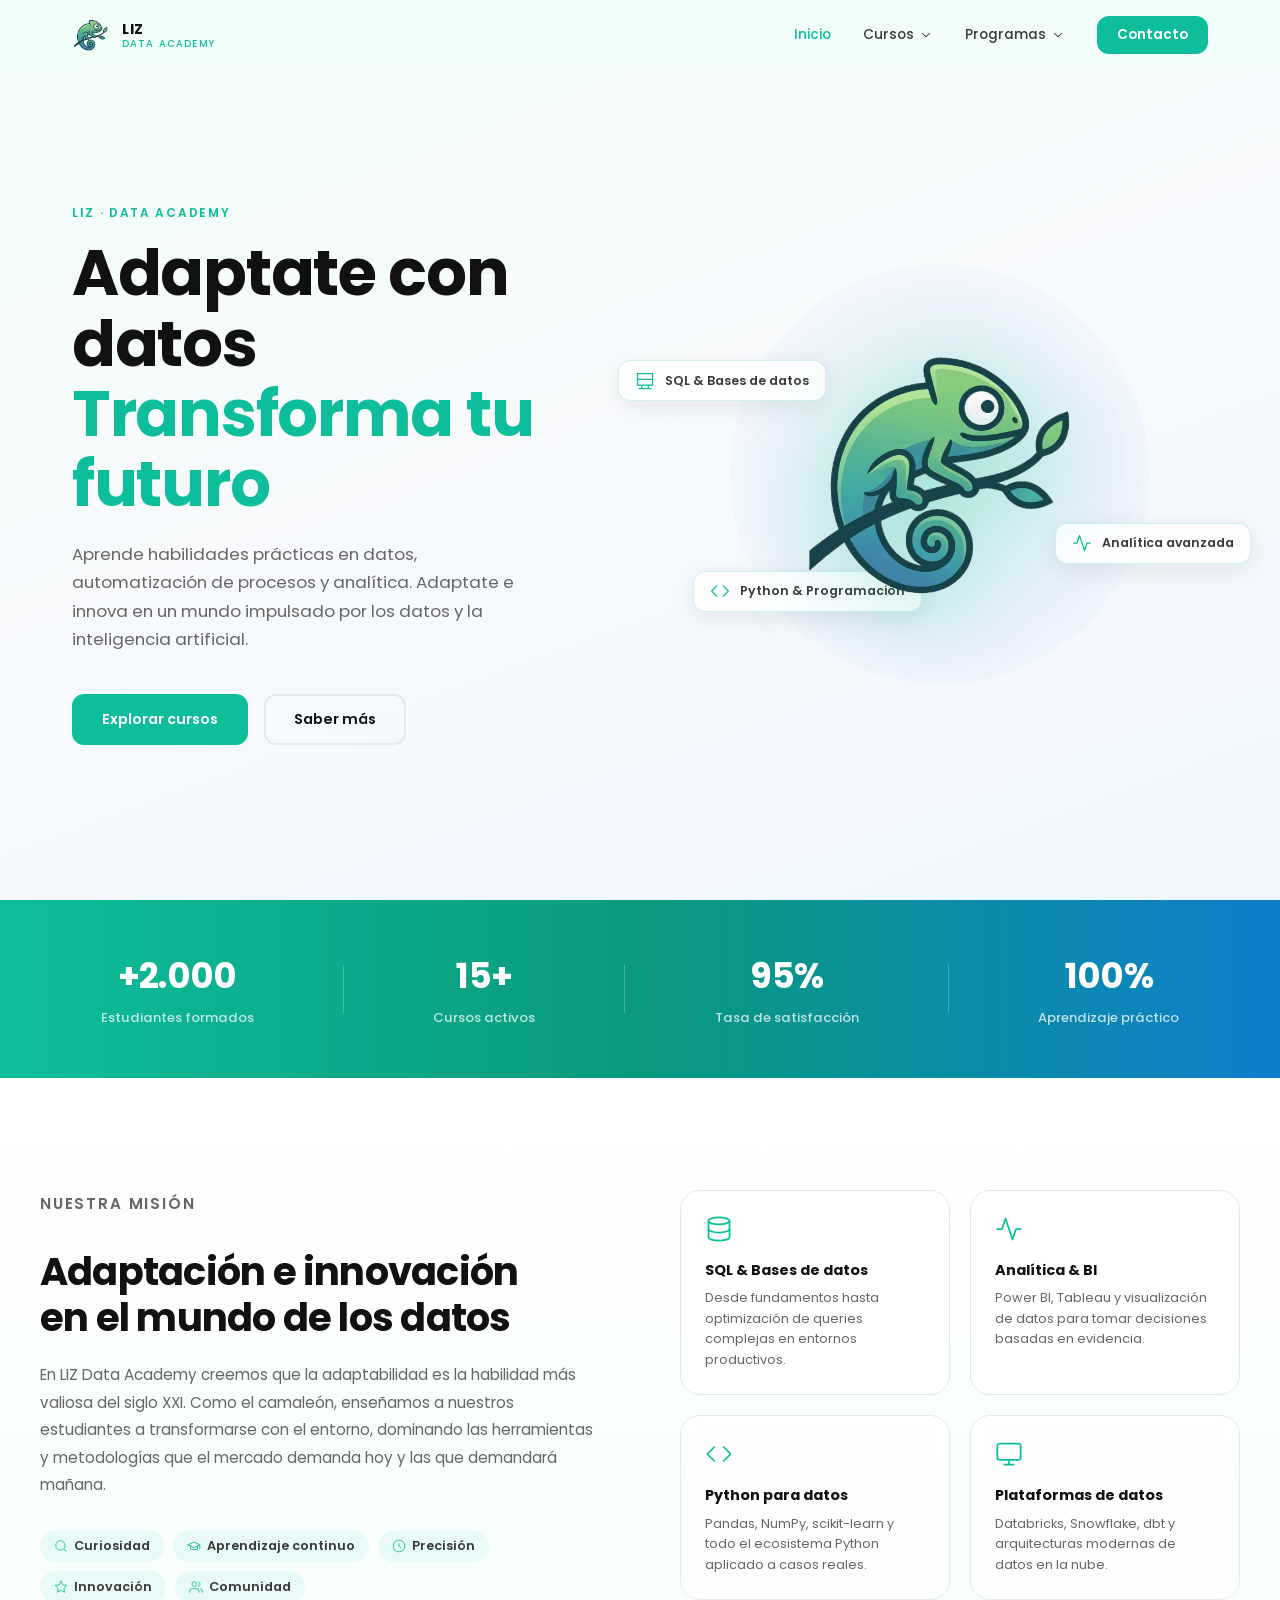
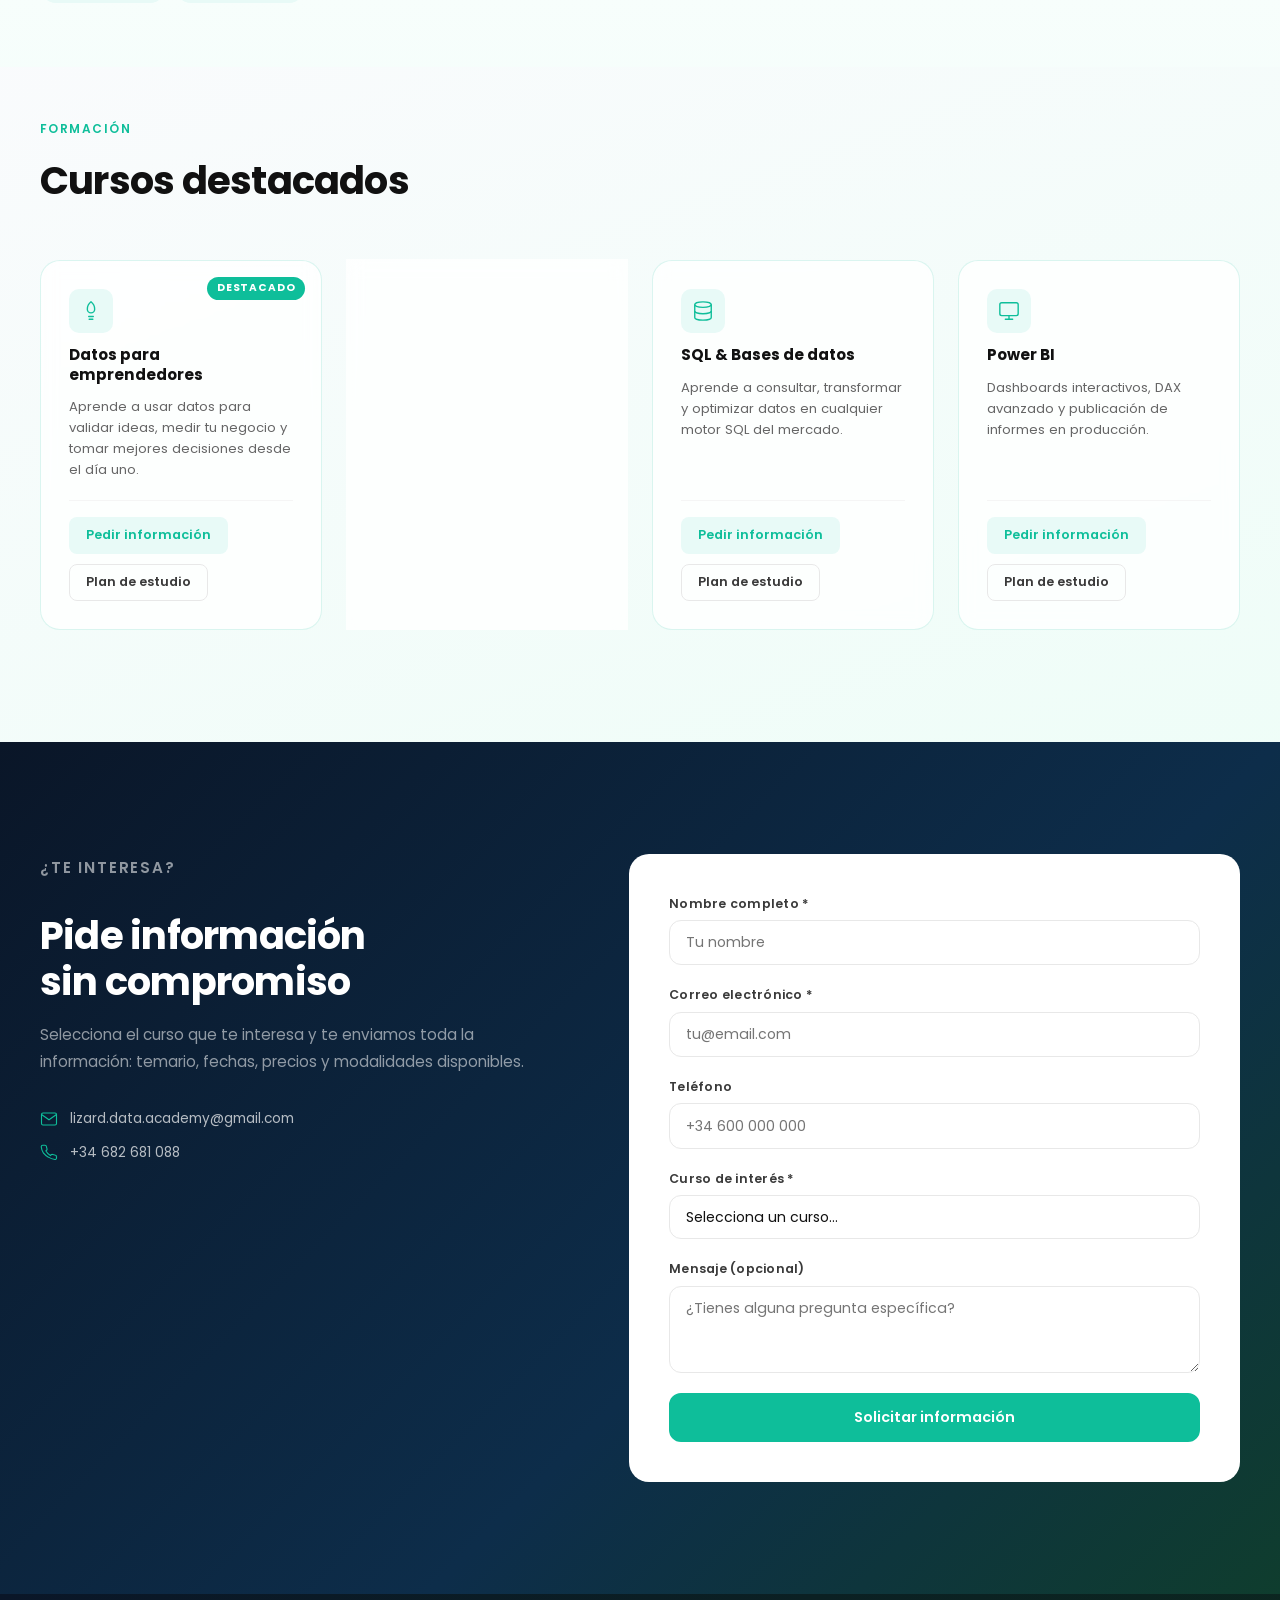
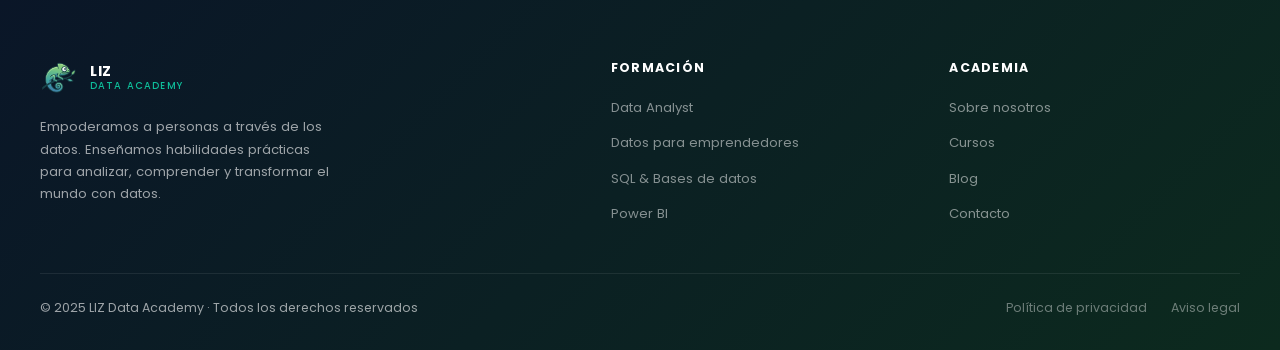
==== commit a412bf37: "added new link to sql" ====
--- a/index.html
+++ b/index.html
@@ -206,7 +206,7 @@
           <p>Aprende a usar datos para validar ideas, medir tu negocio y tomar mejores decisiones desde el día uno.</p>
           <div class="curso-card__actions">
             <a href="#contacto" class="btn btn--small">Pedir información</a>
-            <a href="#" class="btn btn--small-outline" target="_blank" rel="noopener">Plan de estudio</a>
+            <a href="https://lizard-data-academy.github.io/LizardDataAcademy-Courses/sql/" class="btn btn--small-outline" target="_blank" rel="noopener">Plan de estudio</a>
           </div>
         </div>
 
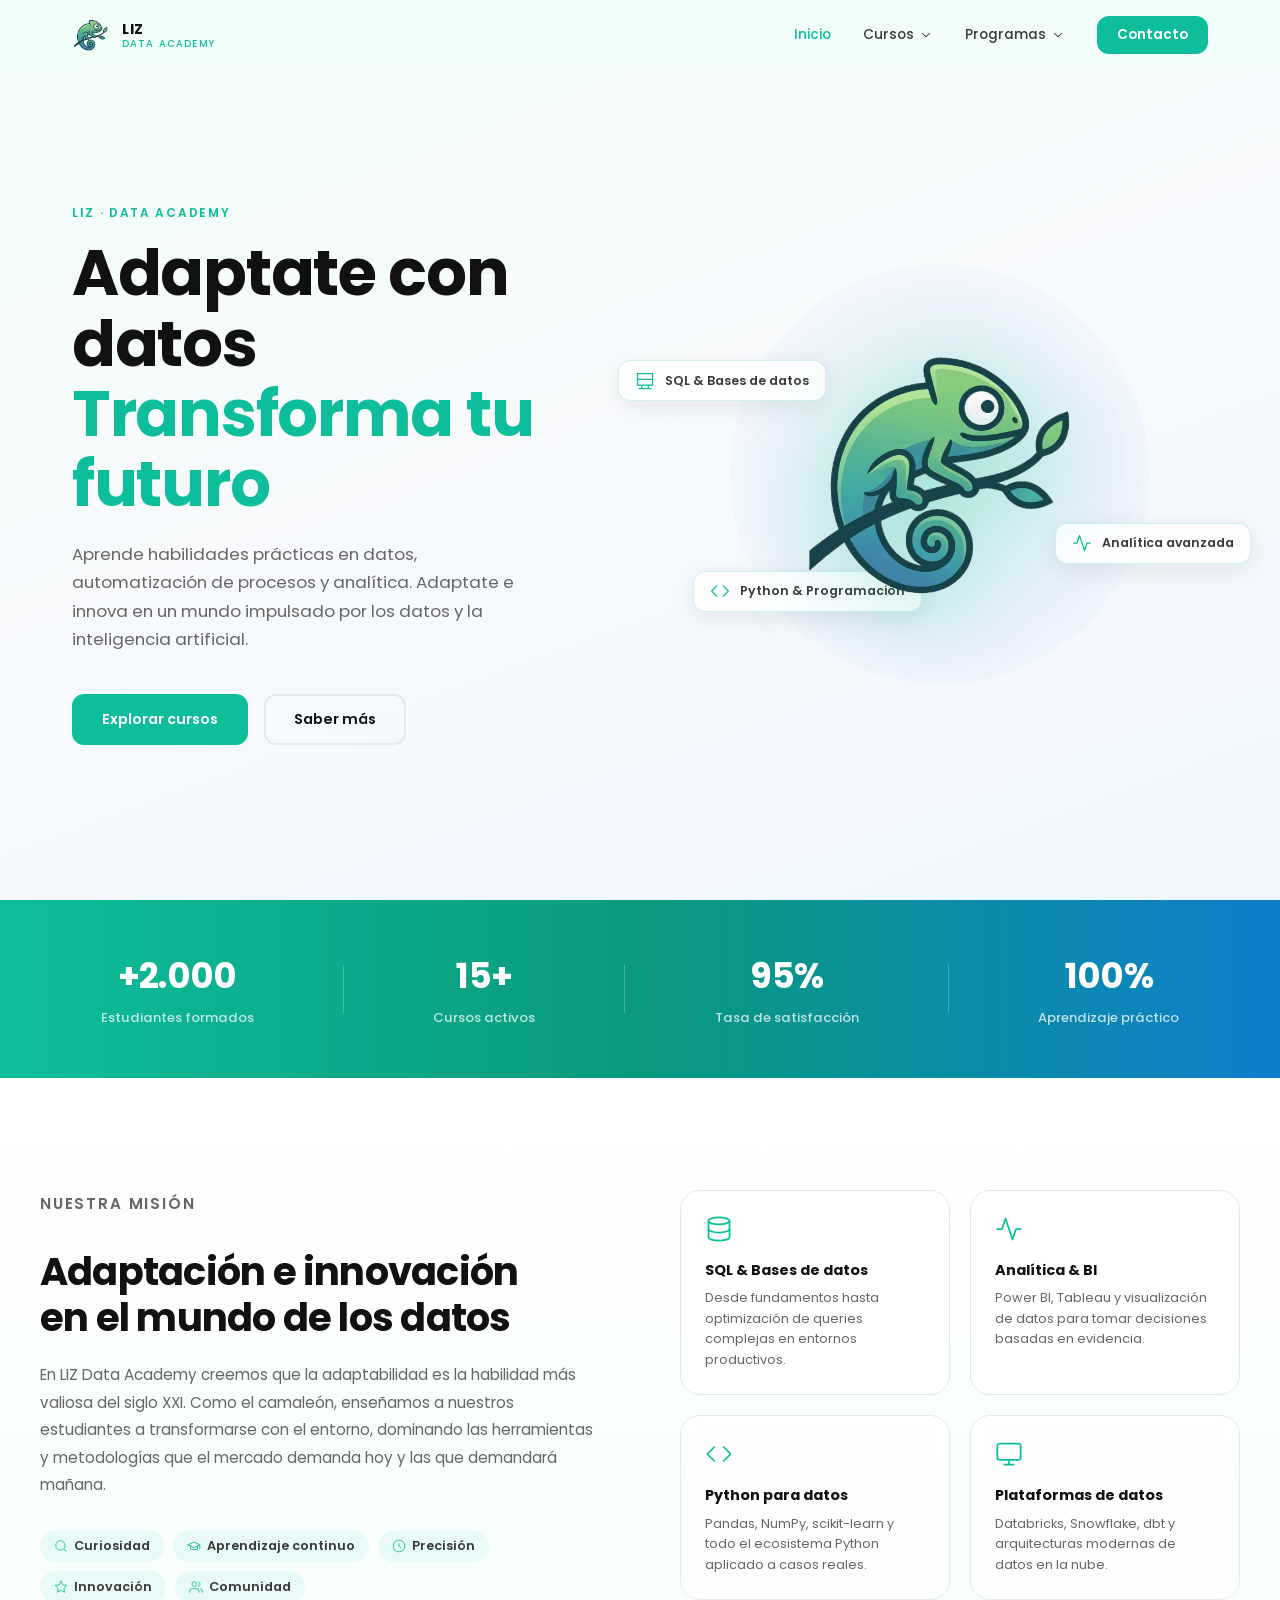
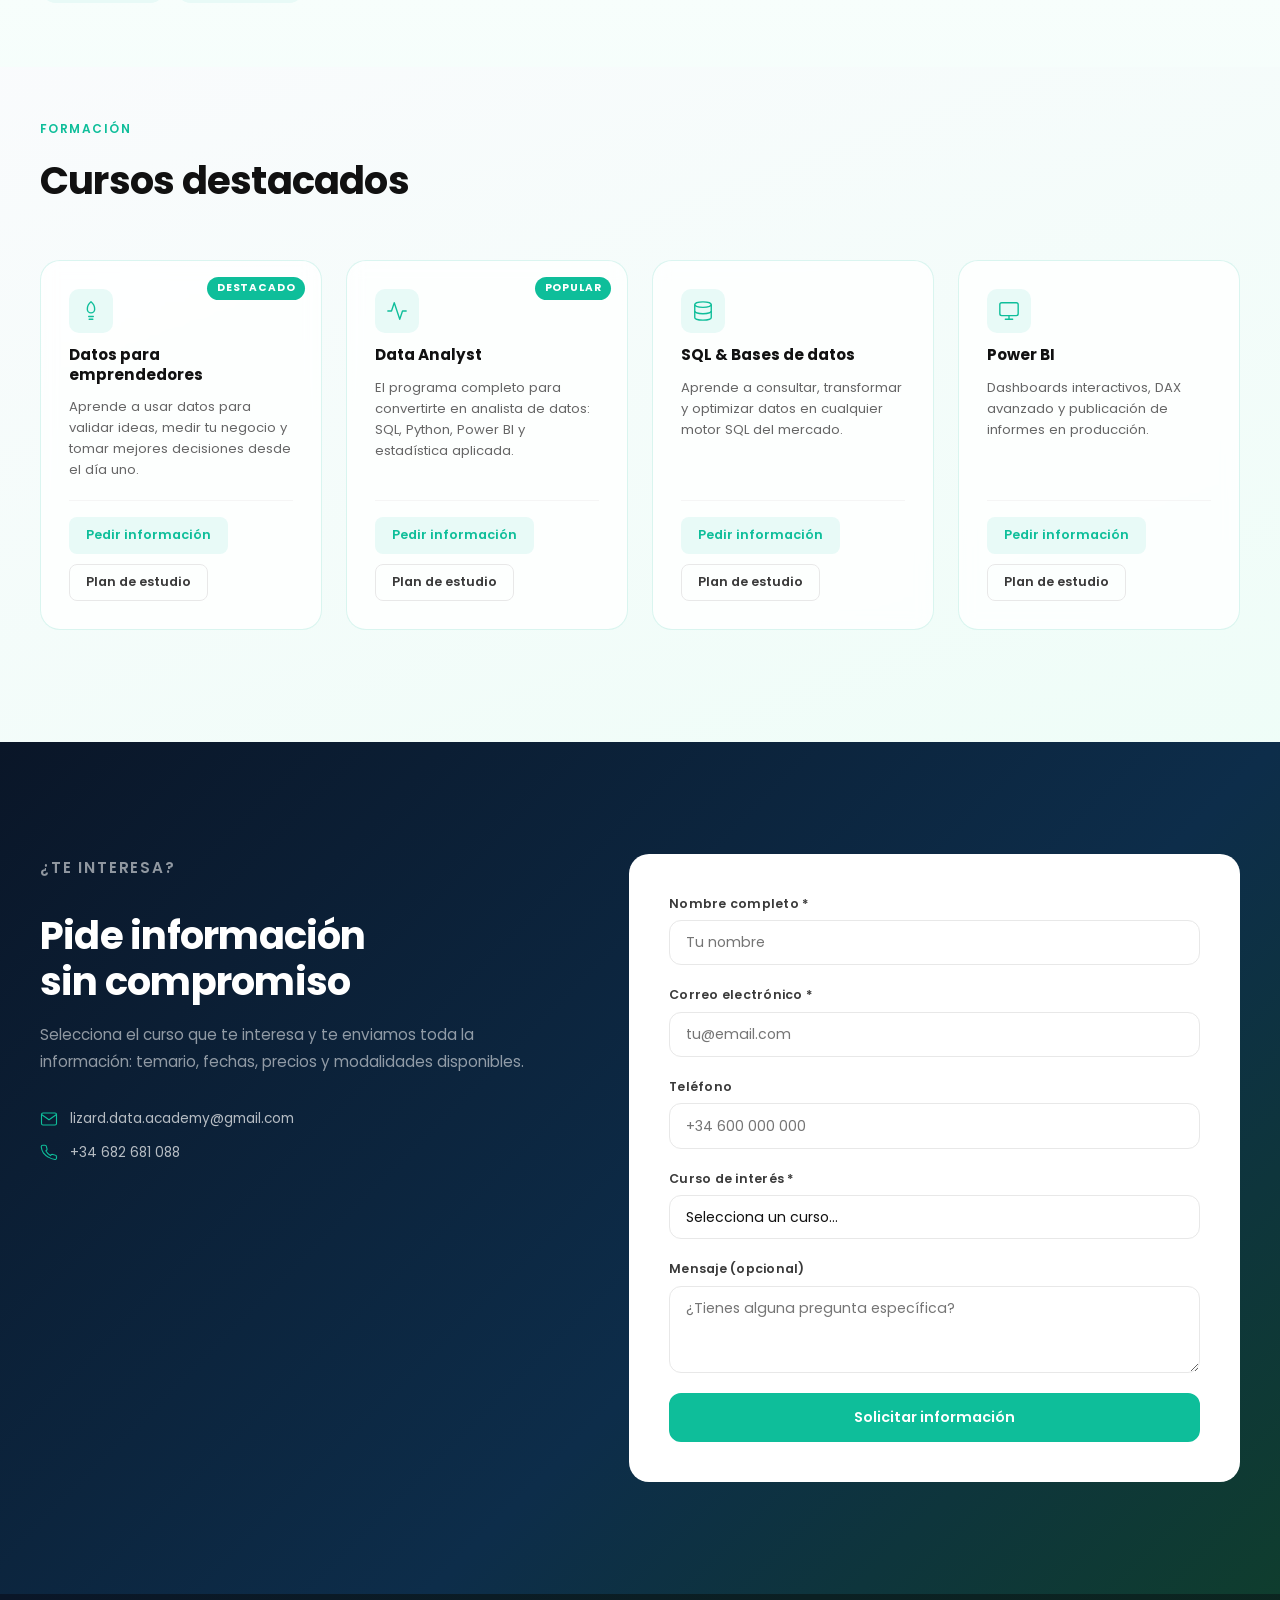
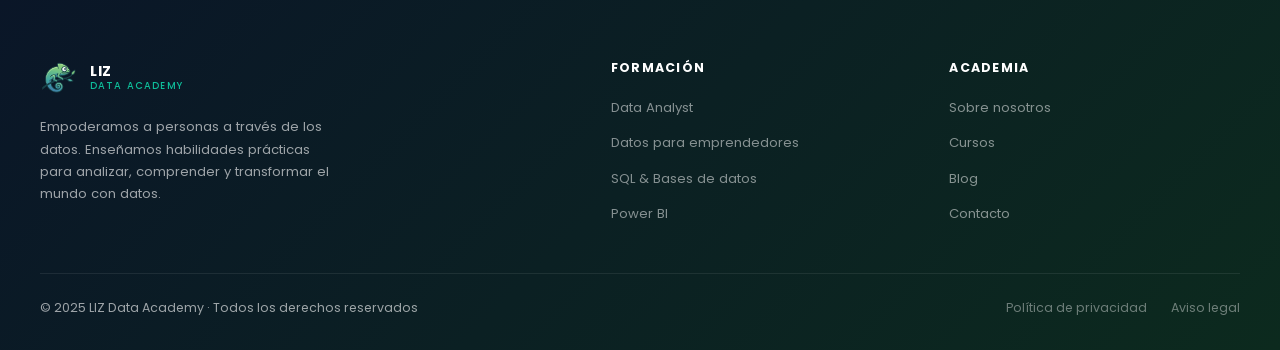
==== commit 4afa0850: "added refs" ====
--- a/index.html
+++ b/index.html
@@ -38,9 +38,8 @@
             <svg viewBox="0 0 24 24" fill="none" class="nav__dropdown-arrow"><polyline points="6 9 12 15 18 9" stroke="currentColor" stroke-width="1.8" stroke-linecap="round" stroke-linejoin="round"/></svg>
           </button>
           <div class="nav__dropdown-menu">
-            <!-- TODO: sustituye el href="#" por el enlace real de cada programa -->
-            <a href="#" target="_blank" rel="noopener">Datos para emprendedores</a>
-            <a href="#" target="_blank" rel="noopener">Data Analyst</a>
+            <a href="https://lizard-data-academy.github.io/LizardDataAcademy-Courses/data-for-entrepreneurs/" target="_blank" rel="noopener">Datos para emprendedores</a>
+            <a href="https://lizard-data-academy.github.io/LizardDataAcademy-Courses/data-analyst/" target="_blank" rel="noopener">Data Analyst</a>
           </div>
         </div>
 
@@ -70,8 +69,8 @@
           <svg viewBox="0 0 24 24" fill="none" class="nav__dropdown-arrow"><polyline points="6 9 12 15 18 9" stroke="currentColor" stroke-width="1.8" stroke-linecap="round" stroke-linejoin="round"/></svg>
         </button>
         <div class="nav__dropdown-menu">
-          <a href="#" target="_blank" rel="noopener">Datos para emprendedores</a>
-          <a href="#" target="_blank" rel="noopener">Data Analyst</a>
+          <a href="https://lizard-data-academy.github.io/LizardDataAcademy-Courses/data-for-entrepreneurs/" target="_blank" rel="noopener">Datos para emprendedores</a>
+          <a href="https://lizard-data-academy.github.io/LizardDataAcademy-Courses/data-analyst/" target="_blank" rel="noopener">Data Analyst</a>
         </div>
       </div>
 
@@ -206,7 +205,7 @@
           <p>Aprende a usar datos para validar ideas, medir tu negocio y tomar mejores decisiones desde el día uno.</p>
           <div class="curso-card__actions">
             <a href="#contacto" class="btn btn--small">Pedir información</a>
-            <a href="https://lizard-data-academy.github.io/LizardDataAcademy-Courses/sql/" class="btn btn--small-outline" target="_blank" rel="noopener">Plan de estudio</a>
+            <a href="https://lizard-data-academy.github.io/LizardDataAcademy-Courses/data-for-entrepreneurs/" class="btn btn--small-outline" target="_blank" rel="noopener">Plan de estudio</a>
           </div>
         </div>
 
@@ -219,7 +218,7 @@
           <p>El programa completo para convertirte en analista de datos: SQL, Python, Power BI y estadística aplicada.</p>
           <div class="curso-card__actions">
             <a href="#contacto" class="btn btn--small">Pedir información</a>
-            <a href="#" class="btn btn--small-outline" target="_blank" rel="noopener">Plan de estudio</a>
+            <a href="https://lizard-data-academy.github.io/LizardDataAcademy-Courses/data-analyst/" class="btn btn--small-outline" target="_blank" rel="noopener">Plan de estudio</a>
           </div>
         </div>
 
@@ -231,7 +230,7 @@
           <p>Aprende a consultar, transformar y optimizar datos en cualquier motor SQL del mercado.</p>
           <div class="curso-card__actions">
             <a href="#contacto" class="btn btn--small">Pedir información</a>
-            <a href="#" class="btn btn--small-outline" target="_blank" rel="noopener">Plan de estudio</a>
+            <a href="https://lizard-data-academy.github.io/LizardDataAcademy-Courses/sql/" class="btn btn--small-outline" target="_blank" rel="noopener">Plan de estudio</a>
           </div>
         </div>
 
@@ -243,7 +242,7 @@
           <p>Dashboards interactivos, DAX avanzado y publicación de informes en producción.</p>
           <div class="curso-card__actions">
             <a href="#contacto" class="btn btn--small">Pedir información</a>
-            <a href="#" class="btn btn--small-outline" target="_blank" rel="noopener">Plan de estudio</a>
+            <a href="https://lizard-data-academy.github.io/LizardDataAcademy-Courses/power-bi/" class="btn btn--small-outline" target="_blank" rel="noopener">Plan de estudio</a>
           </div>
         </div>
 
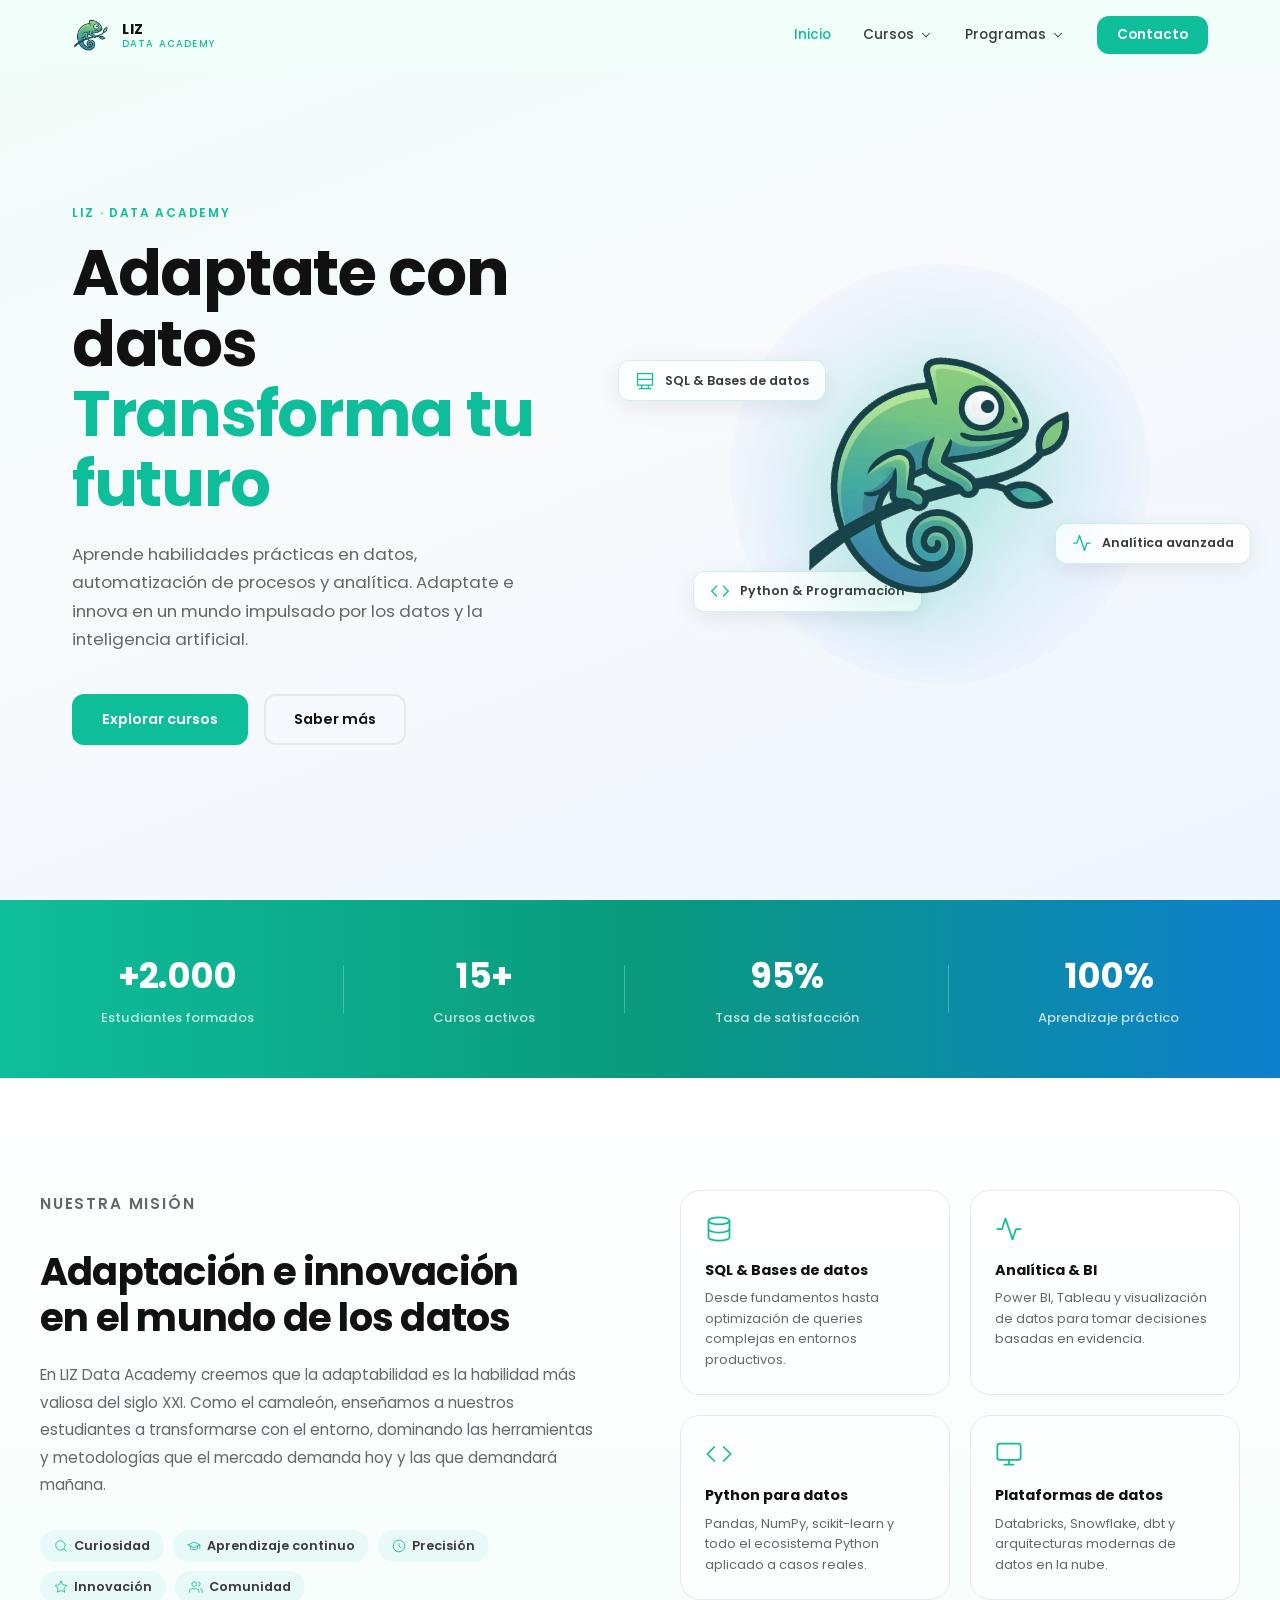
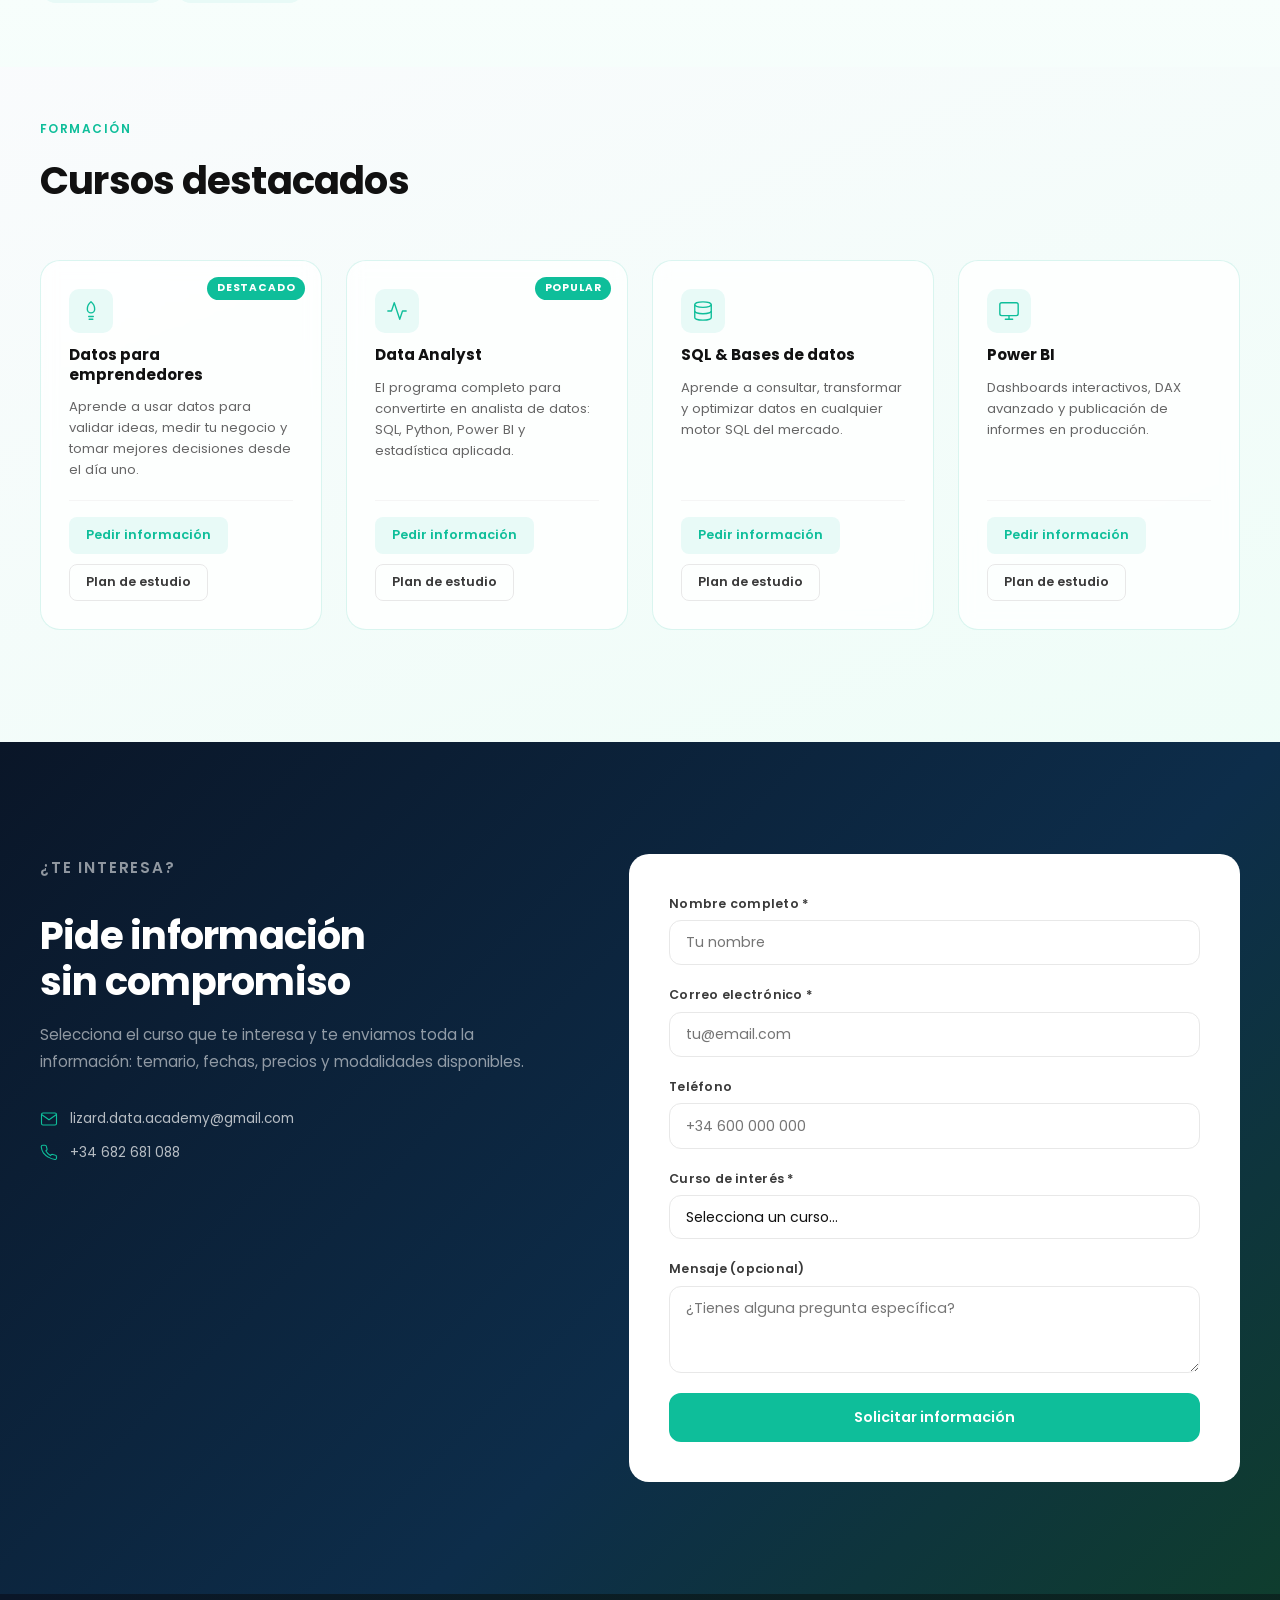
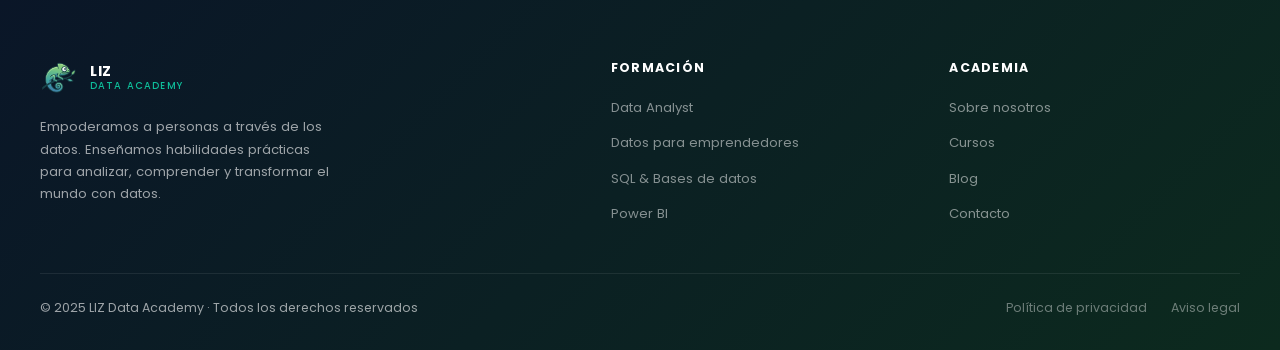
==== commit 8631b86c: "added new changes and new pages related" ====
--- a/index.html
+++ b/index.html
@@ -38,8 +38,8 @@
             <svg viewBox="0 0 24 24" fill="none" class="nav__dropdown-arrow"><polyline points="6 9 12 15 18 9" stroke="currentColor" stroke-width="1.8" stroke-linecap="round" stroke-linejoin="round"/></svg>
           </button>
           <div class="nav__dropdown-menu">
-            <a href="https://lizard-data-academy.github.io/LizardDataAcademy-Courses/data-for-entrepreneurs/" target="_blank" rel="noopener">Datos para emprendedores</a>
-            <a href="https://lizard-data-academy.github.io/LizardDataAcademy-Courses/data-analyst/" target="_blank" rel="noopener">Data Analyst</a>
+            <a href="data-for-entrepreneurs/" target="_blank" rel="noopener">Datos para emprendedores</a>
+            <a href="data-analyst/" target="_blank" rel="noopener">Data Analyst</a>
           </div>
         </div>
 
@@ -69,8 +69,8 @@
           <svg viewBox="0 0 24 24" fill="none" class="nav__dropdown-arrow"><polyline points="6 9 12 15 18 9" stroke="currentColor" stroke-width="1.8" stroke-linecap="round" stroke-linejoin="round"/></svg>
         </button>
         <div class="nav__dropdown-menu">
-          <a href="https://lizard-data-academy.github.io/LizardDataAcademy-Courses/data-for-entrepreneurs/" target="_blank" rel="noopener">Datos para emprendedores</a>
-          <a href="https://lizard-data-academy.github.io/LizardDataAcademy-Courses/data-analyst/" target="_blank" rel="noopener">Data Analyst</a>
+          <a href="data-for-entrepreneurs/" target="_blank" rel="noopener">Datos para emprendedores</a>
+          <a href="data-analyst/" target="_blank" rel="noopener">Data Analyst</a>
         </div>
       </div>
 
@@ -205,7 +205,7 @@
           <p>Aprende a usar datos para validar ideas, medir tu negocio y tomar mejores decisiones desde el día uno.</p>
           <div class="curso-card__actions">
             <a href="#contacto" class="btn btn--small">Pedir información</a>
-            <a href="https://lizard-data-academy.github.io/LizardDataAcademy-Courses/data-for-entrepreneurs/" class="btn btn--small-outline" target="_blank" rel="noopener">Plan de estudio</a>
+            <a href="data-for-entrepreneurs/" class="btn btn--small-outline" target="_blank" rel="noopener">Plan de estudio</a>
           </div>
         </div>
 
@@ -218,7 +218,7 @@
           <p>El programa completo para convertirte en analista de datos: SQL, Python, Power BI y estadística aplicada.</p>
           <div class="curso-card__actions">
             <a href="#contacto" class="btn btn--small">Pedir información</a>
-            <a href="https://lizard-data-academy.github.io/LizardDataAcademy-Courses/data-analyst/" class="btn btn--small-outline" target="_blank" rel="noopener">Plan de estudio</a>
+            <a href="data-analyst/" class="btn btn--small-outline" target="_blank" rel="noopener">Plan de estudio</a>
           </div>
         </div>
 
@@ -230,7 +230,7 @@
           <p>Aprende a consultar, transformar y optimizar datos en cualquier motor SQL del mercado.</p>
           <div class="curso-card__actions">
             <a href="#contacto" class="btn btn--small">Pedir información</a>
-            <a href="https://lizard-data-academy.github.io/LizardDataAcademy-Courses/sql/" class="btn btn--small-outline" target="_blank" rel="noopener">Plan de estudio</a>
+            <a href="sql/" class="btn btn--small-outline" target="_blank" rel="noopener">Plan de estudio</a>
           </div>
         </div>
 
@@ -242,7 +242,7 @@
           <p>Dashboards interactivos, DAX avanzado y publicación de informes en producción.</p>
           <div class="curso-card__actions">
             <a href="#contacto" class="btn btn--small">Pedir información</a>
-            <a href="https://lizard-data-academy.github.io/LizardDataAcademy-Courses/power-bi/" class="btn btn--small-outline" target="_blank" rel="noopener">Plan de estudio</a>
+            <a href="power-bi/" class="btn btn--small-outline" target="_blank" rel="noopener">Plan de estudio</a>
           </div>
         </div>
 
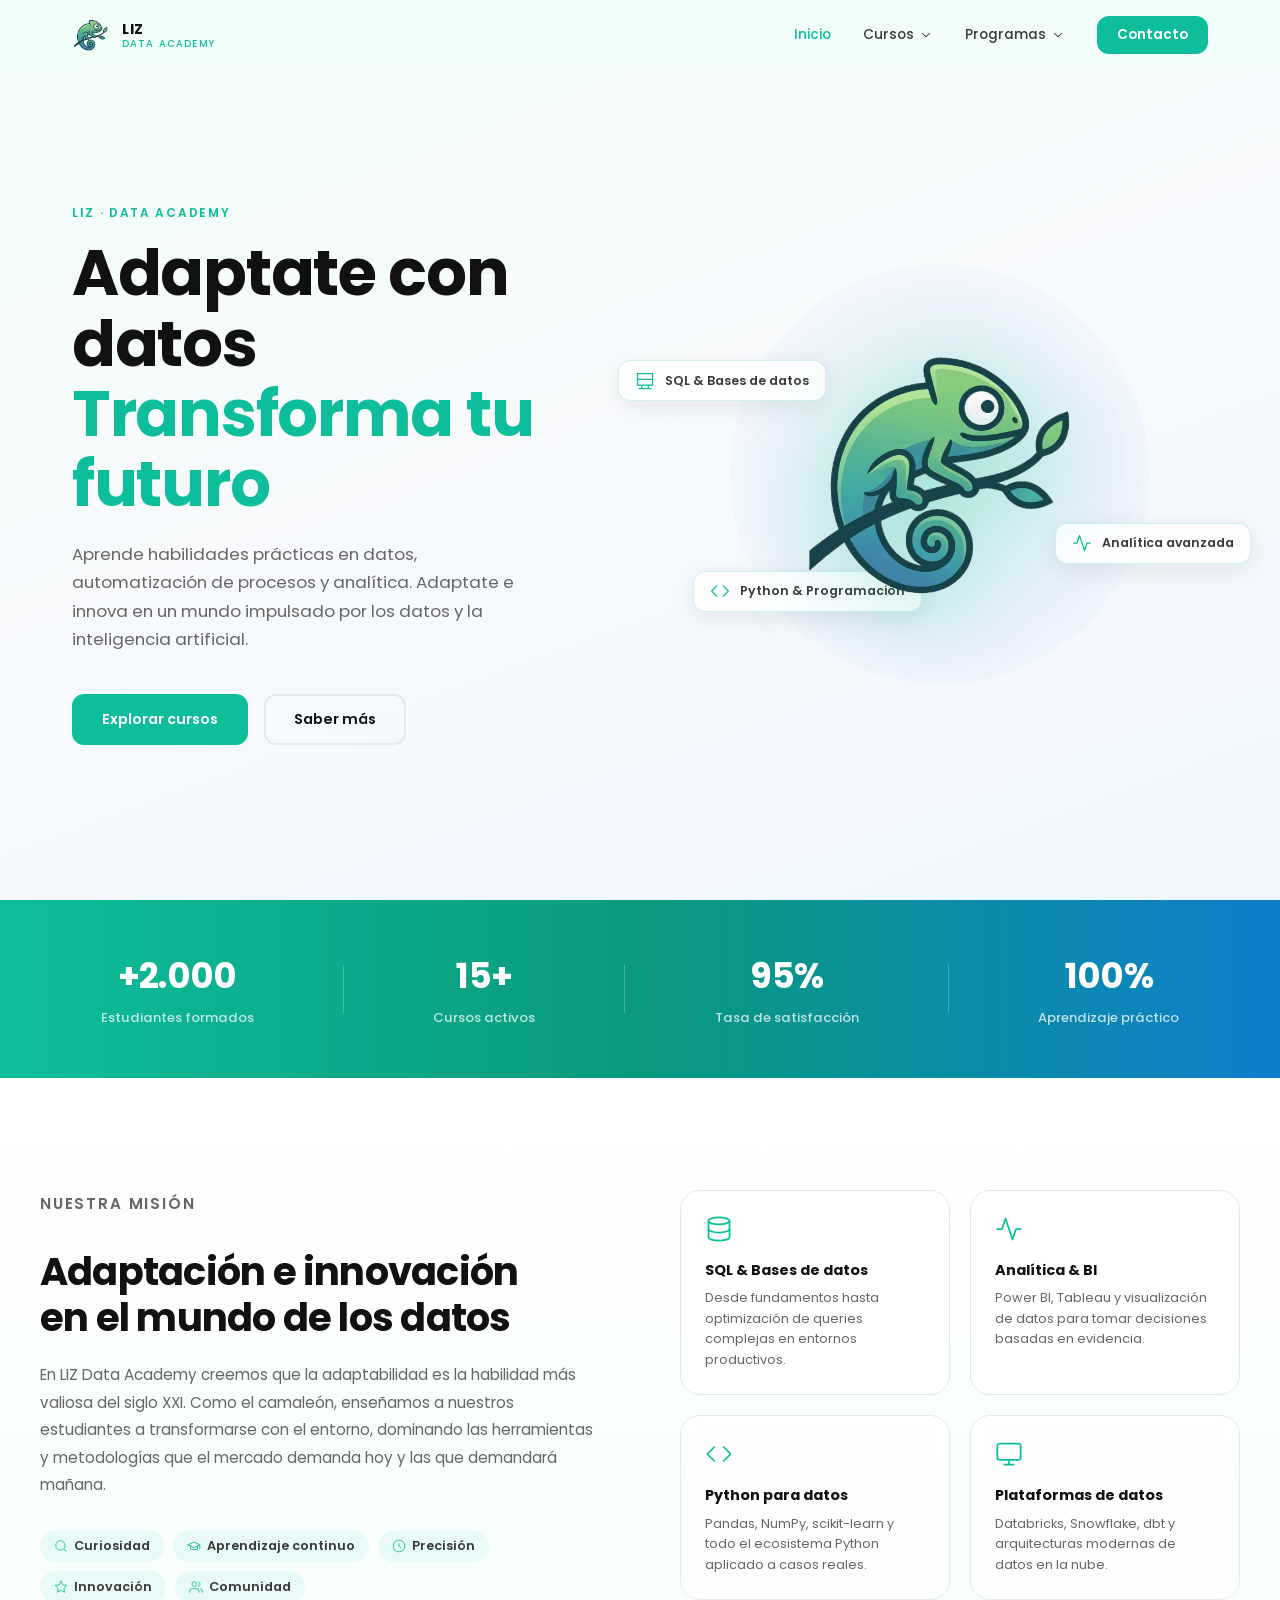
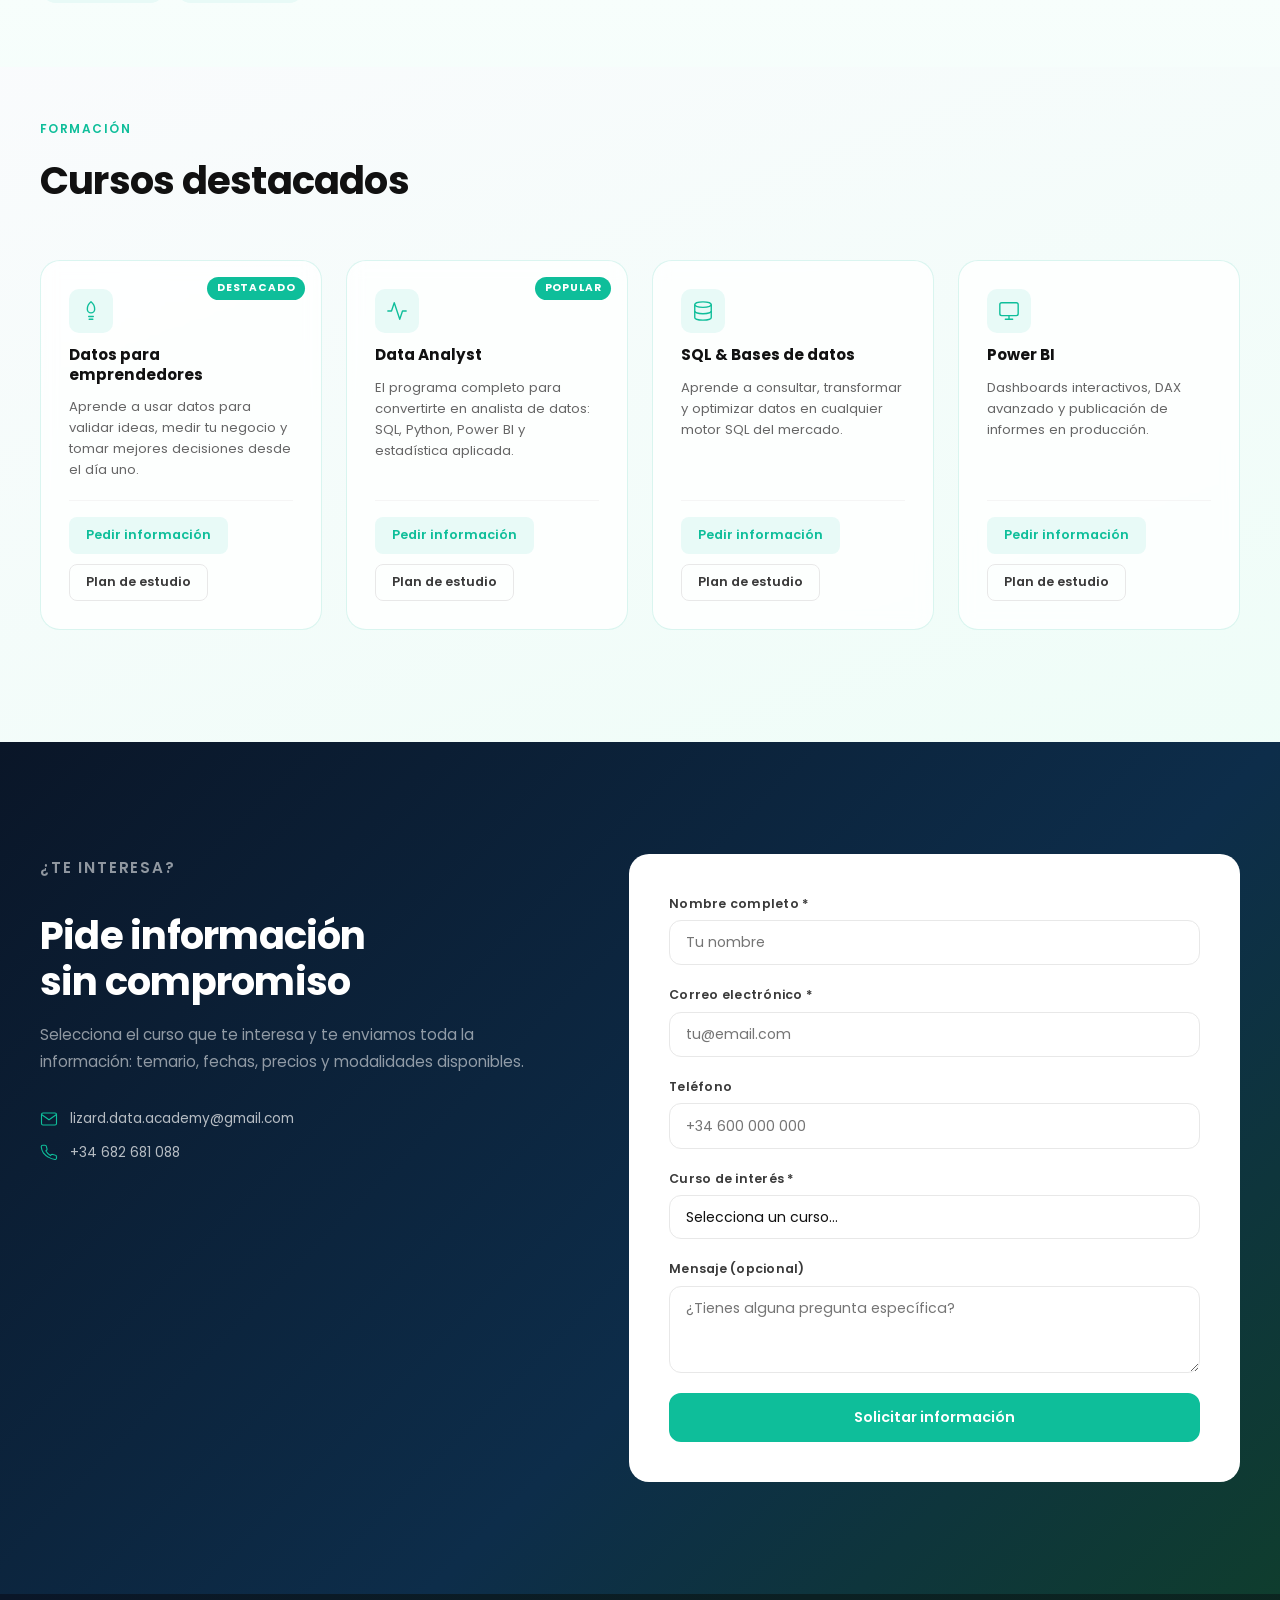
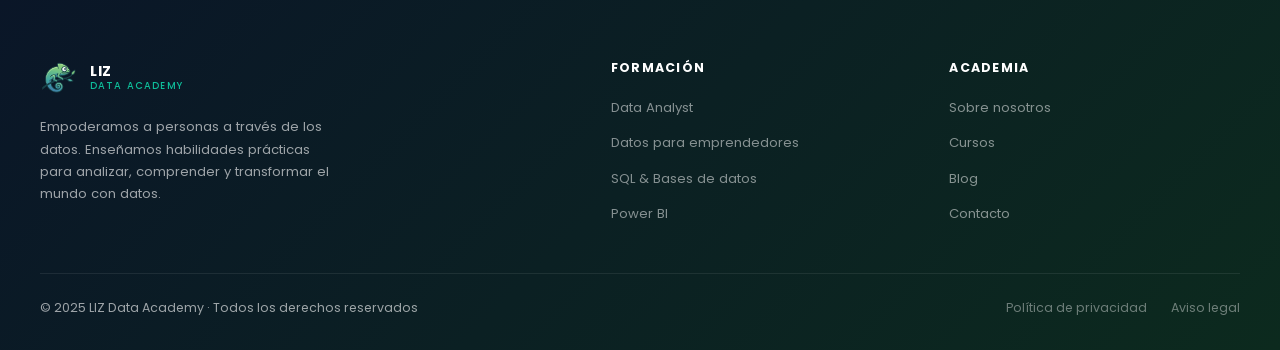
==== commit d82f8222: "added new feature to main index" ====
--- a/index.html
+++ b/index.html
@@ -38,8 +38,8 @@
             <svg viewBox="0 0 24 24" fill="none" class="nav__dropdown-arrow"><polyline points="6 9 12 15 18 9" stroke="currentColor" stroke-width="1.8" stroke-linecap="round" stroke-linejoin="round"/></svg>
           </button>
           <div class="nav__dropdown-menu">
-            <a href="data-for-entrepreneurs/" target="_blank" rel="noopener">Datos para emprendedores</a>
-            <a href="data-analyst/" target="_blank" rel="noopener">Data Analyst</a>
+            <a href="#curso-emprendedores">Datos para emprendedores</a>
+            <a href="#curso-data-analyst">Data Analyst</a>
           </div>
         </div>
 
@@ -69,8 +69,8 @@
           <svg viewBox="0 0 24 24" fill="none" class="nav__dropdown-arrow"><polyline points="6 9 12 15 18 9" stroke="currentColor" stroke-width="1.8" stroke-linecap="round" stroke-linejoin="round"/></svg>
         </button>
         <div class="nav__dropdown-menu">
-          <a href="data-for-entrepreneurs/" target="_blank" rel="noopener">Datos para emprendedores</a>
-          <a href="data-analyst/" target="_blank" rel="noopener">Data Analyst</a>
+          <a href="#curso-emprendedores">Datos para emprendedores</a>
+          <a href="#curso-data-analyst">Data Analyst</a>
         </div>
       </div>
 
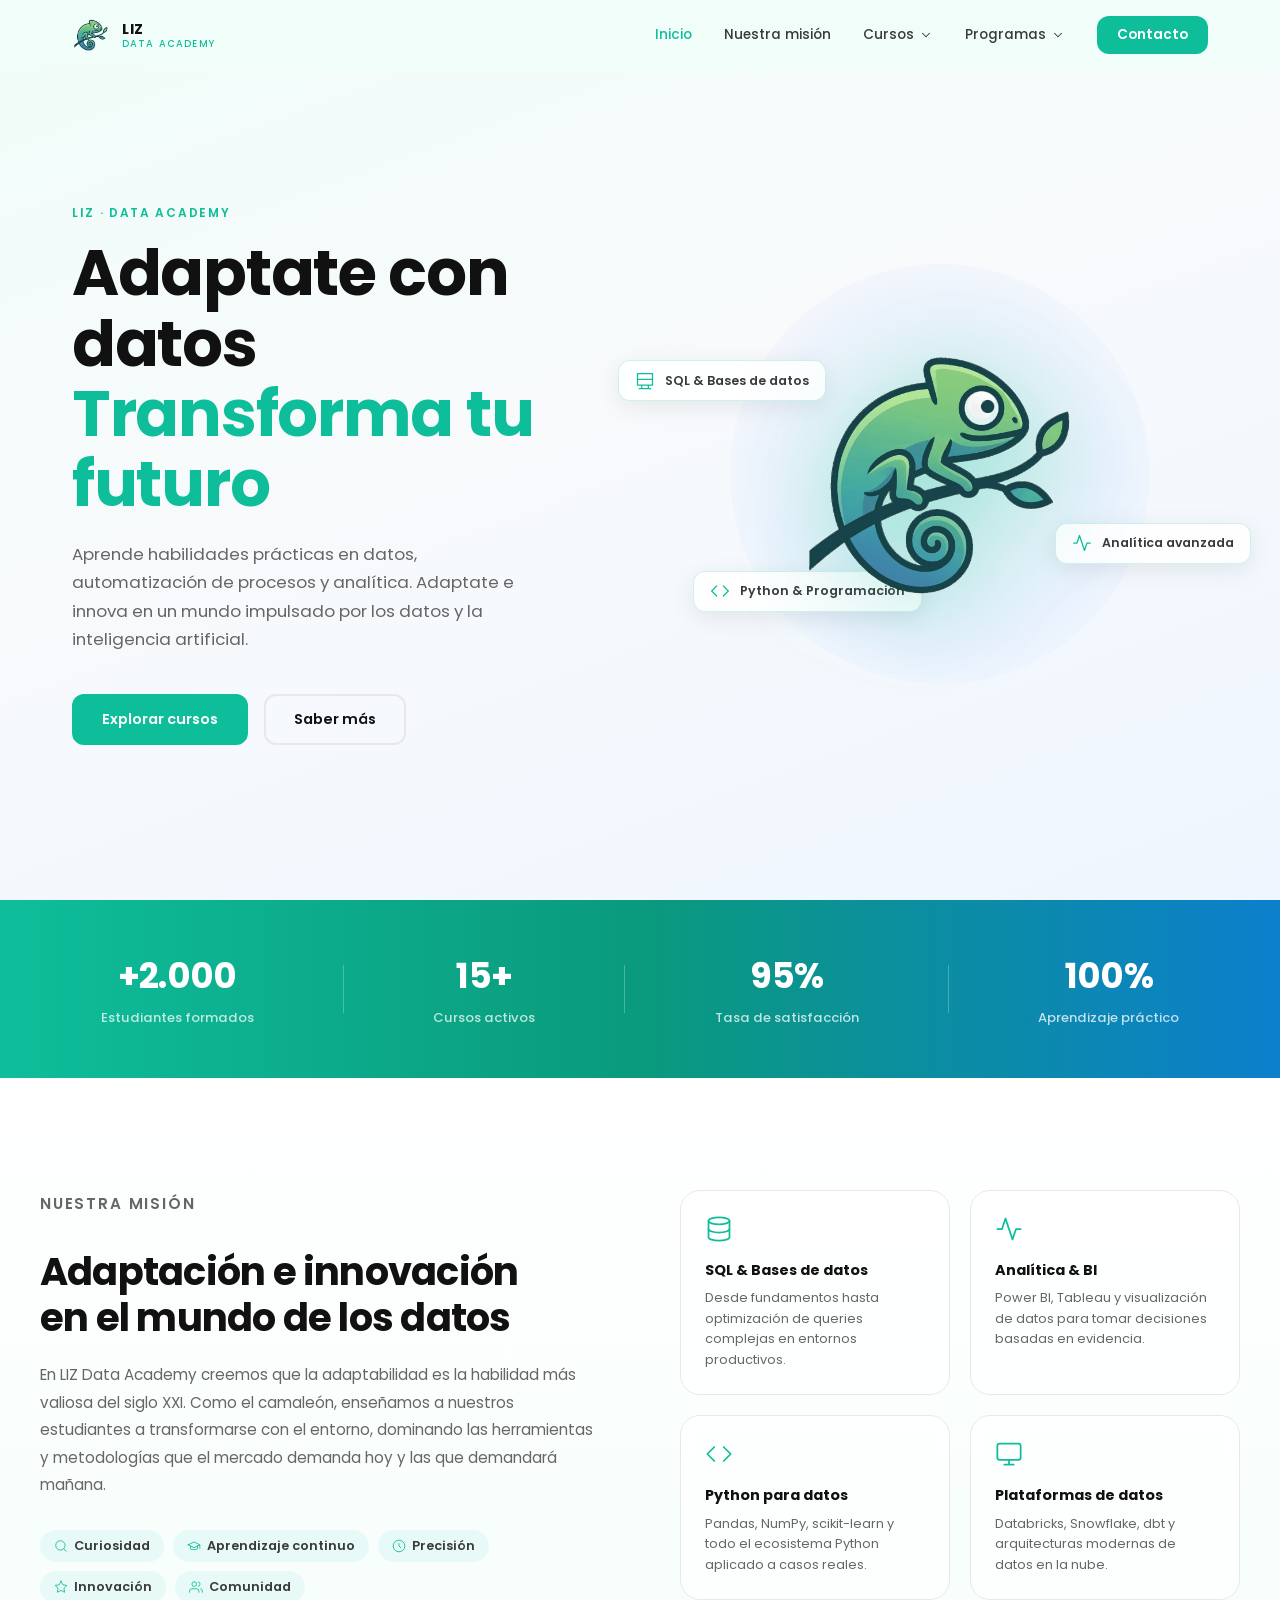
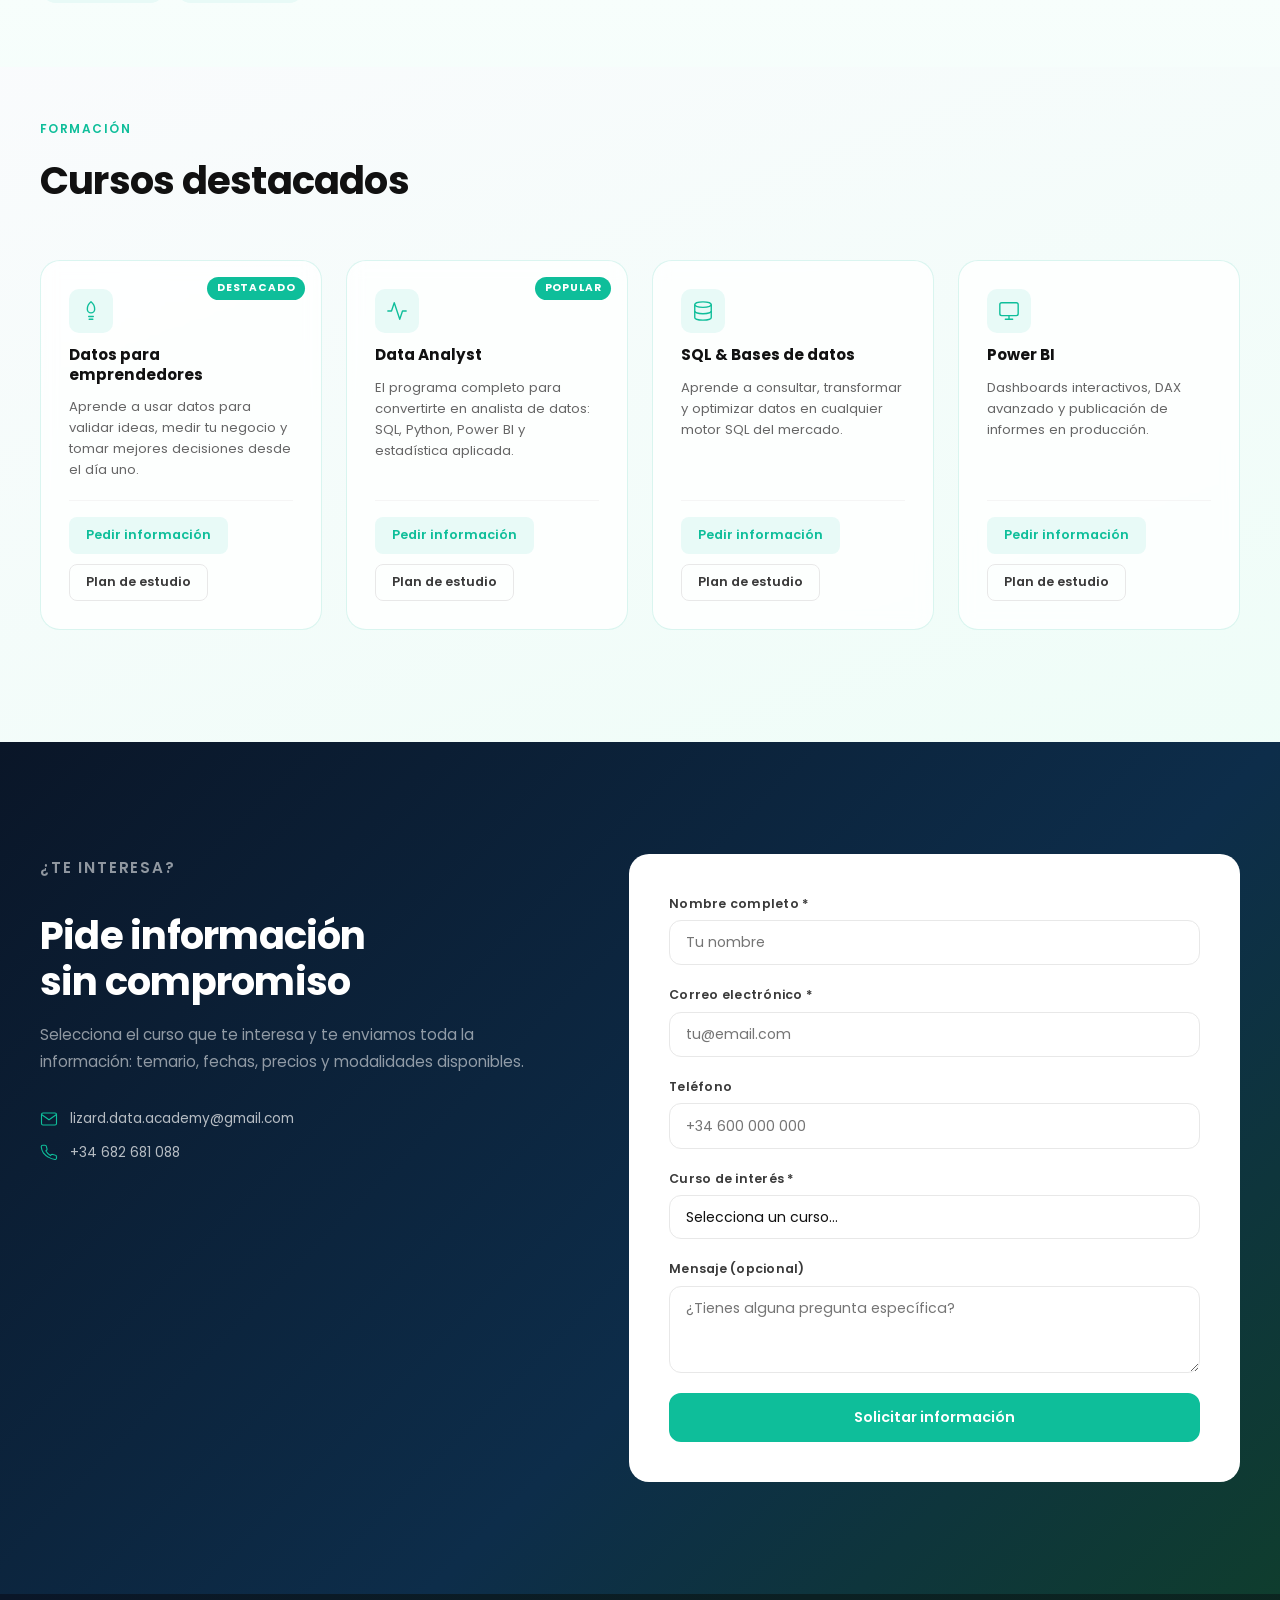
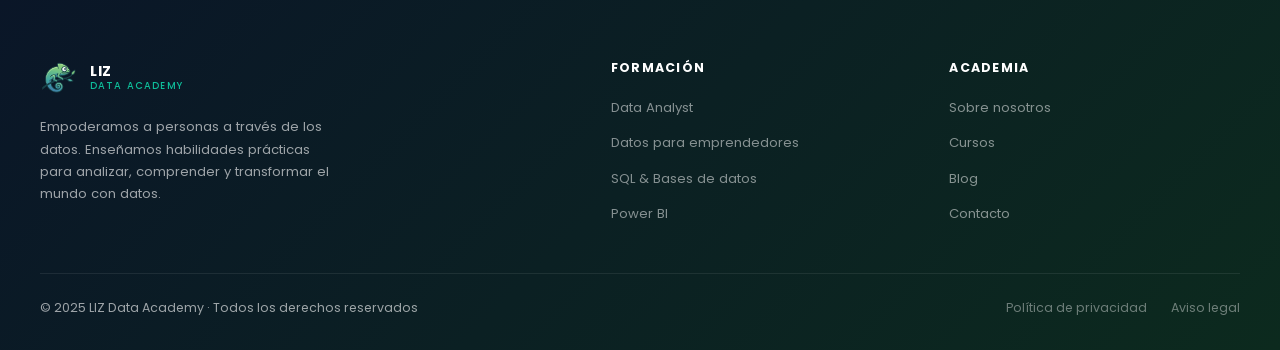
==== commit de51682e: "added Nuestra mision section" ====
--- a/index.html
+++ b/index.html
@@ -20,6 +20,7 @@
       </a>
       <nav class="nav__links">
         <a href="#inicio">Inicio</a>
+        <a href="#sobre">Nuestra misión</a>
 
         <div class="nav__dropdown" data-dropdown>
           <button type="button" class="nav__dropdown-toggle" data-dropdown-toggle>
@@ -51,6 +52,7 @@
     </div>
     <div class="nav__mobile" id="mobileMenu">
       <a href="#inicio">Inicio</a>
+      <a href="#sobre">Nuestra misión</a>
 
       <div class="nav__dropdown nav__dropdown--mobile" data-dropdown>
         <button type="button" class="nav__dropdown-toggle" data-dropdown-toggle>
